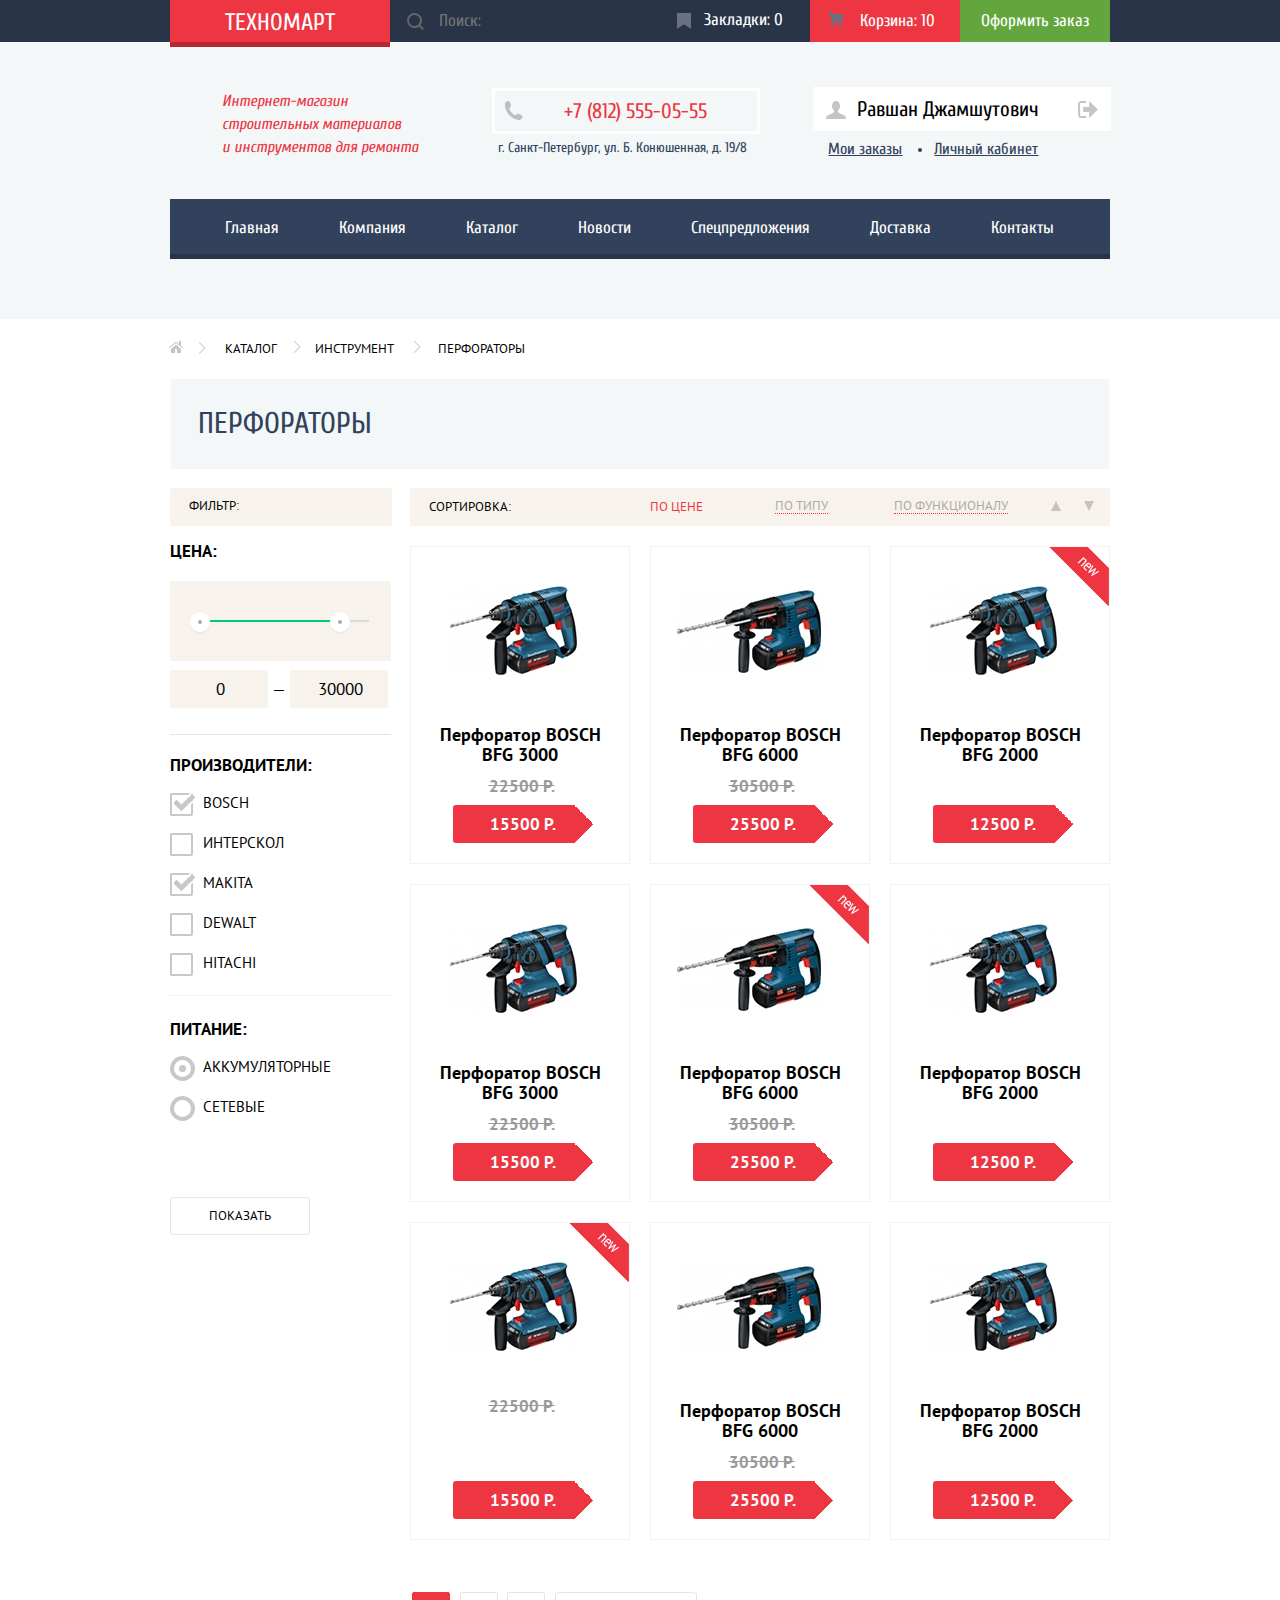
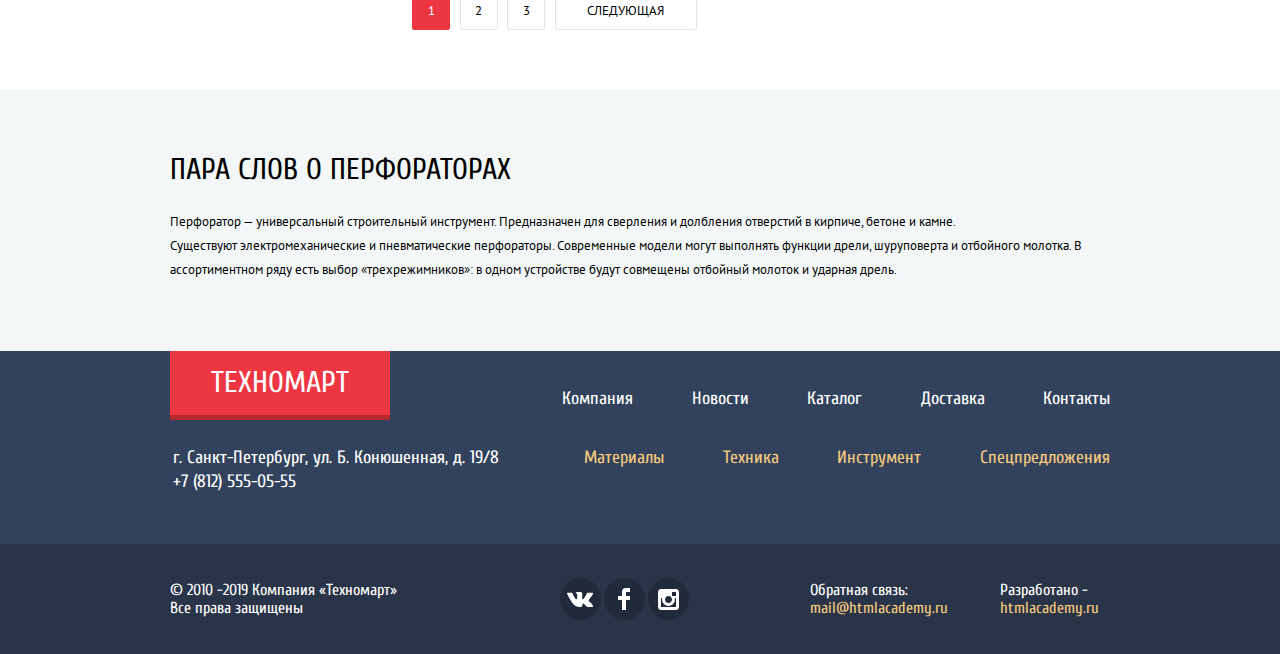
==== catalog.html @ f0dd8f65 "1" ====
<!DOCTYPE html>
<html lang="ru">
  <head>  
    <link href="https://fonts.googleapis.com/css?family=Cuprum:400,400i,700%7CPT+Sans:400,700&amp;subset=cyrillic" rel="stylesheet">
    <link rel="stylesheet" href="css/normalize.css">
    <link rel="stylesheet" href="css/style.css">   
    <meta charset="utf-8">
    <meta content="telephone=no" name="format-detection">
    <title>HTML Academy: Техномарт</title>
  </head>

  <body>
    <header class="header">
      <section class="technomart">   
        <div class="heading wrap">      
          <a class="logo_technomart" href="index.html">Техномарт</a>
          <form class="search_form" action="#" method="get">
            <label><input class="search_field" type="search" placeholder="Поиск:"></label>       
          </form>      
          <a class="bookmarks" href="#">Закладки: 0</a>
          <a class="cart carting" href="#">Корзина: 10</a>
          <a class="checkout" href="#">Оформить заказ</a> 
        </div>           
      </section>
     
      <div class="techno_contacts wrap">
        <h1 class="inet">Интернет-магазин строительных материалов<br> и инструментов для ремонта</h1>         
        <div class="phone">
          <a class="techno_phone" href="#">+7 (812) 555-05-55</a>
          <p class="address">г. Санкт-Петербург, ул. Б. Конюшенная, д. 19/8</p>
        </div>

        <div class="account"> 
          <a class="profile" href="#">Равшан Джамшутович</a>          
          <a class="exit" href="#"></a>
          <a class="link_order" href="#">Мои заказы</a>
          <a class="link_cabinet" href="#">Личный кабинет</a>             
        </div>
      </div>

      <nav class="main_navigation wrap">
        <ul class="site_navigation">
          <li><a href="index.html">Главная</a></li>
          <li><a href="#">Компания</a></li>
          <li><a href="#">Каталог</a></li>
          <li><a href="#">Новости</a></li>
          <li><a href="#">Спецпредложения</a></li>
          <li><a href="#">Доставка</a></li>
          <li><a href="#">Контакты</a></li>
        </ul>
      </nav>   
    </header>

    <main class="content">             
   	  <div class="breadcrumbs wrap">
        <ul class="bread_link">
          <li><a class="home_img" href="index.html"></a></li>
          <li><a class="home_catalog" href="#">Каталог</a></li>
          <li><a class="home_tools" href="#">Инструмент</a></li>
          <li><a href="#">Перфораторы</a></li>
        </ul>
      </div>

      <h2 class="head_perf wrap">Перфораторы</h2>      
      <div class="shop wrap">
        <section class="filt">
          <form class="field_form" action="https://echo.htmlacademy.ru" method="post">
            <p class="filter">Фильтр:</p>
            <fieldset class="field_price">
              <legend class="legend">Цена:</legend>
              <div class="control">
                <div class="range">
                  <div class="slider_range"></div>
                </div>
                <div class="circle"></div>
                <div class="circle right"></div>
              </div>
              <label class="min_price">
                <input name="price" type="text" value="0">
              </label>
              <span>—</span>
              <label class="max_price">
                <input name="price" type="text" value="30000">
              </label>
            </fieldset>
        
            <fieldset class="manufactories">
              <legend class="legend">Производители:</legend>
              <div class="manufactories_list">
                <label>
                  <input class="manufact_checkbox" type="checkbox" name="bosh" checked>
                  <span class="checkbox">bosch</span>
                </label>
                <label>
                  <input class="manufact_checkbox" type="checkbox" name="interscol">
                  <span class="checkbox">интерскол</span>
                </label>
                <label>
                  <input class="manufact_checkbox" type="checkbox" name="makita" checked>
                  <span class="checkbox">makita</span>
                </label>
                <label>
                  <input class="manufact_checkbox" type="checkbox" name="dewalt">
                  <span class="checkbox">dewalt</span>
                </label>
                <label>
                  <input class="manufact_checkbox" type="checkbox" name="hitachi">
                  <span class="checkbox">hitachi</span>
                </label>
              </div>
            </fieldset>

            <fieldset class="power_field">
              <legend class="legend">Питание:</legend>
              <div class="power_up_list">
                <label>
                  <input class="radio_check" type="radio" name="power" checked="">
                  <span class="radio">Аккумуляторные</span>
                </label>
                <label>
                  <input class="radio_check" type="radio" name="power">
                  <span class="radio">Сетевые</span>
                </label> 
              </div>       
              <button class="button_show" type="submit">Показать</button>  
            </fieldset>
          </form>
        </section>

        <section class="perforators wrap">
          <div class="sorting">
            <p class="sort_by">Сортировка:</p>
            <a class="sort_by_price">По цене</a>
            <a class="sort_by_type">По типу</a>
            <a class="sort_by_functions">По функционалу</a>
            <div class="sort_pointer">
              <a class="up" href="#"></a>
              <a class="down" href="#"></a>
            </div>        
          </div>

      
        	<ul class="perforators_list">
         	  <li class="tools">          
              <img src="img/Perforator_2.jpg" width="218" height="170" alt="Перфоратор BOSCH BFG 3000">
              <h3 class="tool_name"><a href="#">Перфоратор BOSCH BFG 3000</a></h3>
              <p class="tool_old_price">22500 Р.</p>
              <p class="link_buy">15500 Р.</p>
              <div class="buy_tool">
                <a class="buy" href="#" onclick="show_add()">Купить</a>
                <button type="button">В закладки</button>
              </div>
            </li>
                  
            <li class="tools">          
              <img src="img/Perforator_3.jpg" width="218" height="170" alt="Перфоратор BOSCH BFG 6000">
              <h3 class="tool_name"><a href="#">Перфоратор BOSCH BFG 6000</a></h3>
              <p class="tool_old_price">30500 Р.</p>
              <p class="link_buy">25500 Р.</p>
              <div class="buy_tool">
                <a class="buy" href="#" onclick="show_add()">Купить</a>
                <button type="button">В закладки</button>
              </div>
            </li>

            <li class="tools new">                  
              <img src="img/Perforator_4.jpg" width="218" height="170" alt="Перфоратор BOSCH BFG 2000">
              <h3 class="tool_name"><a href="#">Перфоратор BOSCH BFG 2000</a></h3>       
              <p class="link_buy">12500 Р.</p>
              <div class="buy_tool">
                <a class="buy" href="#" onclick="show_add()">Купить</a>
                <button type="button">В закладки</button>
              </div>
            </li>
               
            <li class="tools">          
              <img src="img/Perforator_2.jpg" width="218" height="170" alt="Перфоратор BOSCH BFG 3000">         
              <h3 class="tool_name"><a href="#">Перфоратор BOSCH BFG 3000</a></h3>
              <p class="tool_old_price">22500 Р.</p>
              <p class="link_buy">15500 Р.</p>
              <div class="buy_tool">
                <a class="buy" href="#" onclick="show_add()">Купить</a>
                <button type="button">В закладки</button>
              </div>
            </li>

            <li class="tools new">     
              <img src="img/Perforator_3.jpg" width="218" height="170" alt="Перфоратор BOSCH BFG 6000">        
              <h3 class="tool_name"><a href="#">Перфоратор BOSCH BFG 6000</a></h3>
              <p class="tool_old_price">30500 Р.</p>
              <p class="link_buy">25500 Р.</p>
              <div class="buy_tool">
                <a class="buy" href="#" onclick="show_add()">Купить</a>
                <button type="button">В закладки</button>
              </div>
            </li>

            <li class="tools">     
              <img src="img/Perforator_4.jpg" width="218" height="170" alt="Перфоратор BOSCH BFG 2000">         
              <h3 class="tool_name"><a href="#">Перфоратор BOSCH BFG 2000</a></h3>
              <p class="link_buy">12500 Р.</p>
              <div class="buy_tool">
                <a class="buy" href="#" onclick="show_add()">Купить</a>
                <button type="button">В закладки</button>
              </div>
            </li>

            <li class="tools new">         
              <img src="img/Perforator_2.jpg" width="218" height="170" alt="Перфоратор BOSCH BFG 3000">
              <p class="tool_old_price">22500 Р.</p>
              <p class="link_buy">15500 Р.</p>
              <div class="buy_tool">
                <a class="buy" href="#" onclick="show_add()">Купить</a>
                <button type="button">В закладки</button>
              </div>
            </li>
                
            <li class="tools">
              <img src="img/Perforator_3.jpg" width="218" height="170" alt="Перфоратор BOSCH BFG 6000">    
              <h3 class="tool_name"><a href="#">Перфоратор BOSCH BFG 6000</a></h3>
              <p class="tool_old_price">30500 Р.</p>
              <p class="link_buy">25500 Р.</p>
              <div class="buy_tool">
                <a class="buy" href="#" onclick="show_add()">Купить</a>
                <button type="button">В закладки</button>
              </div>
            </li>
       
            <li class="tools">
              <img src="img/Perforator_4.jpg" width="218" height="170" alt="Перфоратор BOSCH BFG 2000">      
              <h3 class="tool_name"><a href="#">Перфоратор BOSCH BFG 2000</a></h3>
              <p class="link_buy">12500 Р.</p>
              <div class="buy_tool buy_link">
                <a class="buy" href="#" onclick="show_add()">Купить</a>
                <button type="button">В закладки</button>
              </div>
            </li>
          </ul>

          <div class="pages">
            <a class="page_one" href="#">1</a>
            <a href="#">2</a>
            <a href="#">3</a>
            <a href="#">Следующая</a>
          </div> 

          <div class="add">
            <div class="sign"></div>
            <span>Товар добавлен в корзину</span>
            <div class="add_bottom">
              <a href="#">Оформить заказ</a>
              <a href="#">Продолжить покупки</a>
            </div>
            <div class="close" onclick="close_add()"></div>
          </div>             
        </section>
      </div>
      
      <section class="about_perf">     
        <div class="perf_content wrap">
          <h2>Пара слов о перфораторах</h2>
          <p>
            Перфоратор — универсальный строительный инструмент. Предназначен для сверления и долбления отверстий в кирпиче, бетоне и камне.
          </p>
          <p>
            Существуют электромеханические и пневматические перфораторы. Современные модели могут выполнять функции дрели, шуруповерта и отбойного молотка. В ассортиментном ряду есть выбор «трехрежимников»: в одном устройстве будут совмещены отбойный молоток и ударная дрель.
          </p>
        </div>      
      </section>
    </main>

    <footer class="footer">         
      <div class="wrap">
        <div class="footer_logo">
          <a class="footer_technomart" href="index.html">Техномарт</a>              
          <a class="foot_link foot_company" href="#">Компания</a>
          <a class="foot_link" href="#">Новости</a>
          <a class="foot_link" href="catalog.html">Каталог</a>
          <a class="foot_link" href="#">Доставка</a>
          <a class="foot_link" href="#">Контакты</a>
        </div>              

        <div class="foot_navigation">
          <p class="address_piter">г. Санкт-Петербург, ул. Б. Конюшенная, д. 19/8 <br>
            +7 (812) 555-05-55
          </p> 
          <a href="#">Материалы</a>
          <a href="#">Техника</a>
          <a href="#">Инструмент</a>
          <a href="#">Спецпредложения</a>
        </div>  
      </div>           

      <div class="techno_back">
        <div class="wrap techno_social">     
          <p class="trademark">© 2010 -2019 Компания «Техномарт»
           Все права защищены
          </p> 
          <div class="footer_social">
            <a class="vk" href="https://vk.com/"></a>
            <a class="fb" href="https://www.facebook.com/"></a>
            <a class="insta" href="https://www.instagram.com/"></a>
          </div>    
          <p class="mail_block"> 
            <span class="mail_feedback">Обратная связь:</span>
            <a class="mail" href="mailto:mail@htmlacademy.ru">mail@htmlacademy.ru</a>
          </p>
          <p> 
            <span class="research">Разработано -</span>           
            <a class="site" href="https://up.htmlacademy.ru/htmlcss/24">htmlacademy.ru</a>
          </p>
        </div>
      </div>            
    </footer>
    <script src="js/popup.js"></script>
  </body>
</html>
---- css/style.css ----
html { 
  box-sizing: border-box;
}

*::before,
*::after { 
  box-sizing: border-box;
}

body {
  margin: 0px auto;  
  font-family: "Cuprum","Arial",sans-serif;
  font-size: 17px;
  line-height: 18px;  
  color: #000;  
  background-color: #fff;
}

a { 
  text-decoration: none;
}

.link { 
  display: flex;
  justify-content: center;
  align-items: center;
  font-size: 14px;
  border-radius: 2px;
  text-transform: uppercase;
  background-color: #ee3643;
}

.link:hover {
  background-color: #ca2c37;
}

.link:active {
  background-color: #ba2732;
}

.wrap { 
position: relative;
margin: 0 auto;
max-width: 940px;
width: 100%;
}

.content {  
  display: flex;
  flex-direction: column;   
}

.heading {
  display: flex;
  justify-content: space-between;
}

.technomart { 
  display: flex;
  background-color: #293449;
}

.header_navigation {    
  display: flex;
  flex-wrap: wrap;
  background-color: #293449;
  }

.logo_technomart {
  display: block;
  width: 220px;
  padding: 14px 0 8px;
  text-align: center;  
  font-size: 24px;     
  font-weight: 400;
  text-transform: uppercase;
  color: #ffffff;
  background-color: #ee3643;
  box-shadow: 0 5px 0 0 #b52933;
}

.logo_technomart:hover {
  background-color: #ca2c37;
}

.logo_technomart:active {
  background-color: #ba2732;
}

.search_form,
.bookmarks,
.cart,
.checkout {
  font-size: 17px;
  line-height: 18px;
}

.search_form{
  width: 270px;  
}

.search_form  label{ 
  display: block;     
  cursor: pointer;
  color: #fff;
}

.search_field {
  width: 270px;    
  padding: 12px 0 12px 49px;
  font-size: 17px;
  line-height: 18px;
  font-weight: 400;    
  color: #ffffff;
  background-color: #ffffff;
  border: none;
  cursor: pointer;
  background: url("../img/icon_search_gray.svg") no-repeat 17px 50%;
}

.search_field:hover {  
  background: url("../img/icon_search.svg") no-repeat 17px 50%;
  color: #ffffff;
  background-color: #212a3a;
}

.search_field:focus {    
  background: #ffffff url("../img/icon_search_red.svg") no-repeat 17px 50%;
  outline: none;
  color: #000000;
}

.bookmarks {
  width: 150px;
  padding: 11px 0px 0px 44px;
  box-sizing: border-box;
  color: #ffffff;
  background-color: #293449;
  background: url("../img/icon_bookmark_gray.svg") no-repeat 17px 50%;
}

.cart {  
  background: url("../img/icon_cart_gray.svg") no-repeat 18px 44%;
}

.bookmarks:hover {
  background: url("../img/icon_bookmark.svg") no-repeat 17px 50%;
  background-color: #212a3a;
}
.cart:hover {
  background: url("../img/icon_cart.svg") no-repeat 17px 50%;
  background-color: #212a3a;
}

.bookmarks:active,
.cart:active {
  background-color: #161d29;
}
  
.active_cart {
  padding: 12px 0px 12px 50px;
  width: 100px; 
  background-color: #ee3643;
  color: #ffffff
}

.cart {
  padding: 12px 0px 12px 50px;
  width: 100px;  
  background-color: #293449;
  color: #ffffff;
}

.carting { 
  background-color: #ee3643;
}

.checkout {  
  text-align: center;
  padding-top: 12px; 
  width: 150px;  
  max-height: 42px;
  background-color: #63a63e;
  color: #ffffff;}

.checkout:hover {
  background-color: #5fbb2d;
}

.checkout:active {
  background-color: #518534;
  color: #b0c4a7;
}

.header { 
  padding: 0px 0px 60px 0px;
  background-color: #f3f7f8;
}

.inet {  
  padding-left: 52px;
  padding-right: 55px;
  padding-top: 48px; 
  margin: 0px; 
  width: 218px;  
  font-size: 16px;
  line-height: 23px;
  font-style: italic;
  font-weight: 400;
  color: #ee3643;
}

.techno_contacts { 
  height: 157px;  
  display: flex;
  justify-content: flex-start;
}

.phone {
  margin-top: 46px;
  width: 291px; 
  display: block;    
}

.techno_phone {
  display: flex;
  align-items: center;
  height: 40px;  
  padding-left: 69px;
  width: 193px;
  font-size: 21px;  
  line-height: 21px; 
  color: #ee3643;
  border: 3px solid #ffffff;
  background: url("../img/icon_phone.svg") no-repeat 9px 47%; 
}

.address {
  margin: 6px;
  margin-top: 2px; 
  width: 300px; 
  font-size: 14px;
  line-height: 24px;
  color: #32425c;}

.user_log a,
.user_reg a {    
  font-size: 21px;
  line-height: 21px;
  color: #000000;
}
  
.user_log {  
  margin-top: 47px; 
  margin-left: 49px;
  background: url("../img/icon_login.svg") no-repeat 11px 47%;
}

.log {
  padding: 12px 0px 12px 15px;
  width: 106px;
  height: 21px;  
  font-size: 21px;
  line-height: 21px;
  text-align: center;
  color: #000;
  background-color: #ffffff;
}

.user_log a:hover {
  color: #ee3643;
}

.user_log a:active {
  color: #c5c5c5;
}

.user_reg {
  padding: 12px 0px;
  width: 150px;
  height: 21px;
  margin-top: 47px; 
  margin-left: 9px;
  font-size: 21px;
  line-height: 21px;
  text-align: center;  
  color: #000;
  background-color: #ffffff;
}

.user_reg a:hover {
  color: #ee3643;
}

.user_reg a:active {
  color: #c5c5c5;
}

.account {
  display: flex;
  flex-wrap: wrap;
  margin-left: 30px;
  width: 300px;
}

.profile:active {
  color: #c5c5c5;
}  

.profile_img:hover,
.logout_img:hover {
  background-color: #32425c;
}

.profile {
  position: relative;
  display: flex;
  align-items: center;
  width: 208px;
  height: 44px;
  margin-top: 45px;
  padding-left: 44px;
  background: #ffffff;
  font-size: 21px;
  margin-bottom: 5px;
  line-height: 18px;
  color: #000000;
}

.profile:after {
  content: "";
  position: absolute;
  width: 45px;
  height: 45px;
  top: 0;
  left: 0;
  background: url(../img/icon_user.svg) no-repeat 50%;
}

.profile:hover:after {
  background: url(../img/icon_user_active.svg) no-repeat 50%;
}

.profile:active:after {
  background: url(../img/icon_user.svg) no-repeat 50%;
}

.exit {
  position: absolute;
  right: -1px;
  margin-top: 45px;
  width: 47px;
  height: 44px;
  background: #ffffff url(../img/icon_logout.svg) no-repeat 50%;
}

.exit:hover {
  background: #ffffff url(../img/icon_logout_active.svg) no-repeat 50%;
}

.exit:active {
  background: #ffffff url(../img/icon_logout.svg) no-repeat 50%;
}

.link_order,
.link_cabinet {
  position: relative;
  font-size: 16px;
  line-height: 18px;
  color: #32425c;
  text-decoration: underline;
}

.link_order:hover,
.link_cabinet:hover {
  color: #ee3643;
}

.link_order:active,
.link_cabinet:active {
  color: #c8cdd3;
}

.link_order {
  margin-bottom: 37px;
  padding: 0px 32px 0 15px;
}

.link_order:after {
  position: absolute;
  content: "";
  top: 35%;
  left: 86%;
  width: 4px;
  height: 4px;
  background: #32425c;
  border-radius: 50%;
}

.main_navigation ul {
  display: flex;
  margin: 0px;
  padding: 0px 25px 0px;  
  list-style: none;      
}

.main_navigation {    
  display: flex;
  justify-content: space-between;
  height: 55px;   
  background-color: #32425c;
  border-bottom: 5px solid #293449;
}

.link_main {margin-left: -40px;
}

.site_navigation li {
  display: flex;   
  align-items: center;
  color: #ffffff;
  font-size: 17px;
  line-height: 18px;   
}

.site_navigation a {  
  color: #ffffff;
  text-decoration: none;
  padding: 18px 30px 15px;
}

.site_navigation a:last-child {
  box-sizing: border-box;
}

.site_navigation li:hover { 
  background-color: #293449;
}

.site_navigation li:active {  
  background-color: #1d2739;
  color: #9b9da2;
}

.site_navigation a:active {
  color: #9b9da2;
}

.offers {
  margin-top: 59px;
  display: flex;
  justify-content: space-between;   
  flex-wrap: wrap;
}

.offers h3 {font-size: 24px;
  font-weight: 700;
  margin: 27px 0 14px 22px;
  width: 180px;
}

.offers_header {
 margin: 21px 0 12px 23px;
}

.offers_link { 
  display: block; 
  margin-left: 24px;
  margin-top: 19px;
  padding: 10px 0px;
  width: 135px;
  font-size: 14px;
  line-height: 18px;  
  text-align: center;
  border-radius: 3px;
  color: #fff;
  background: rgba(0,0,0,.1);
  text-transform: uppercase;
}

.offers_link:hover {
  background: rgba(0,0,0,.3);
}

.offers_link:active {
  background: rgba(0,0,0,.5);
} 

.materials {
  position: relative;
  margin-bottom: 20px;
  width: 300px;
  height: 123px;
  color: #fff;
  background: url("../img/icon_1.svg") no-repeat 83% 54% #ffbf47;
}

.tool_all_cases {
  width: 300px;
  height: 123px;
  color: #fff;
  background: url("../img/icon_2.svg") no-repeat 87% 53% #3bbce3;
}

.venicle {
  width: 300px;
  height: 123px;
  color: #fff;
  background: url("../img/icon_3.svg") no-repeat 86% 50% #dc91d8;
}

.discounts {
  width: 300px;
  height: 123px;
  color: #fff;
  background: url("../img/icon_4.svg") no-repeat 81% 50% #8ed78f;
}

.our_devivery {
  width: 300px;
  height: 123px;
  color: #fff;
  background: url("../img/icon_5.svg") no-repeat 86% 53% #ffc047;
}

.twice {
  display: flex;
  flex-direction: column;
  justify-content: space-between;
}

.open_catalog {
  position: absolute;
  bottom: 22px;
  left: 25px;
  height: 38px;
  width: 195px;
  color: #ffffff;
}

.slide,
.slider {
  position: relative;
}

.slider {
  display: inline-block;
  vertical-align: top;
  width: 620px;
  height: 266px;
  color: #fff;
  background-color: #a2968c;
}

.slider input[type=radio] {
  display: none;
}

.slider_controls {
  position: absolute;
  left: 50%;
  bottom: 36px;
  height: 10px;
  width: 100px;
  margin-left: -50px;
  z-index: 10;
  text-align: center;
}

#btn_slide_1:checked~.slider_controls label:nth-child(1),
#btn_slide_2:checked~.slider_controls label:nth-child(2),
.slider_controls .active {
  background-color: #ee3643;
}

.slider_controls label {
  display: inline-block;
  vertical-align: top;
  width: 6px;
  height: 6px;
  border-radius: 50%;
  margin: 0 5px;
  background-color: #ffffff;
  border: 2px solid #ffffff;
  cursor: pointer;  
}

.arrow_left {
  left: 30px;
  transform: rotate(-45deg);
}

.arrow_right {
  right: 25px;
  transform: rotate(135deg);
}

.arrow_left,
.arrow_right {
  top: 50%;
  margin-top: -13px;
  width: 28px;
  height: 28px;
  box-shadow: inset 4px 0 0 0 #fff, inset 0 4px 0 0 #fff;
  position: absolute;
  z-index: 10;
  cursor: pointer;
}

.slider>input:first-of-type:checked~.slides .slide:nth-child(1),
.slider>input:nth-of-type(2):checked~.slides .slide:nth-child(2) {
  height: 266px;
  opacity: 1;
}

.slide:nth-child(1) {
  background-image: url(../img/man_perf.png);
}

.slide {
  height: 0;
  opacity: 0;
  transition: opacity 1s;
  background: #6e5454;
}

.slide_title {
  display: block;
  font-size: 36px;
  line-height: 1;
  font-family: "Cuprum","Arial",sans-serif;
  font-weight: 700;
  padding: 25px 310px 0 24px;
  text-transform: uppercase;
}

.slide_text {
  display: block;
  font-size: 18px;
  line-height: 24px;
  font-weight: 400;
  margin: 0 310px 0 24px;
}

.slide:nth-child(2) {
  background-image: url(../img/man_drill.png);
}

.popular_goods {
  width: 100%;
}

.popular_header {
  display: flex;
  justify-content: space-between;
  align-items: center;
  margin-top: 53px; 
  height: 89px;
  background: #f9f5f0;
}

.popular_manufacturers {
  display: flex;
  justify-content: space-between;
  align-items: center;
  width: 100%;
  margin-top: 21px; 
  height: 89px;
  background: #f9f5f0;
}

.all_popular { 
  min-width: 253px;
  margin-right: 24px;  
  height: 38px;   
  text-transform: uppercase;
  font-size: 14px;
  line-height: 18px;
  color: #fff;
  text-align: center; 
  background-color: #ee3643;
}

.popular_header h3 {
  margin-left: 28px;
  font-size: 30px;
  line-height: 30px;
  font-weight: 400;
  text-transform: uppercase;
  color: #32425c;  
}

.popular_manufacturers h3 {
  margin-left: 28px;
  font-size: 30px;
  line-height: 30px;
  font-weight: 400;
  text-transform: uppercase;
  color: #32425c;
}

.our_drill {
  display: flex;
  justify-content: space-between;
}

.our_drill ul {
  width: 100%;  
  padding: 0px; 
  margin: 0px;
  display: flex;
  flex-wrap: wrap;
  justify-content: space-between;    
}

.link_buy:last-of-type {
  margin: auto 0px 0px 0px;
}

.link_buy {
  width: 70px;
  display: block;
  position: relative;
  padding: 0px 35px;
  left: 3px;
  font-family: "PT Sans","Arial",sans-serif;
  font-weight: 700;
  font-size: 17px;
  line-height: 38px;
  background-color: #ee3643;  
  color: #ffffff;
  border-radius: 3px;
  cursor: pointer;
}

.link_buy::before {
  content: "";  
  position: absolute;
  top: 0px;
  right: 0px;
  width: 18px;
  height: 20px;
  background: linear-gradient(45deg, #ee3643, #ee3643 50%, #ffffff 50%);
}

.link_buy::after {
  content: "";  
  position: absolute;
  top: 50%;
  right: 0px;
  width: 19px;
  height: 20px;
  background: linear-gradient(135deg, #ee3643, #ee3643 50%, #ffffff 50%)
}

.oldprice {
  margin: 0px;
}

.banners {
  height: 330px;
  margin-top: 22px;
  display: flex;
  flex-wrap: wrap;
  justify-content: space-between;  
}

.banners a {
  box-sizing: border-box;
  display: flex;
  width: 218px;
  height: 143px;
  justify-content: center;
  align-items: flex-start;
  border: 1px solid #f7f3ec;
}

.banners >a:nth-of-type(1) {
  padding-top: 51px;
}

.banners >a:nth-of-type(2) {
  padding-top: 49px;
}

.banners >a:nth-of-type(3) {
  padding-top: 47px;
}

.banners >a:nth-of-type(4) {
  padding-top: 20px;
}

.banners >a:nth-of-type(5) {
  padding-top: 57px;
}

.banners >a:nth-of-type(6) {
  padding-top: 34px;
}

.banners >a:nth-of-type(7) {
  padding-top: 22px;
}

.banners >a:nth-of-type(8) {
  padding-top: 33px;
}

.banners a:hover {
  box-shadow: 0px 8px 30px #aeb2ba;
}

.banners a:active {
  opacity: 0.5;
  box-shadow: 0px 3px 15px #aeb2ba;
}

.service {
  width: 100%;
  height: 522px;
  margin-top: 65px;
  background-color: #f3f7f8;
}

.service_offers_header {  
  margin-top: -7px;
  margin-bottom: 24px;
  font-size: 36px;
  line-height: 36px;
  font-weight: 400;
  text-transform: uppercase;
  color: #32425c;
}

.service_touch:after {
  position: absolute;
  content: "";
  height: 270px;
  width: 20px;
  left: -9px;
  top: -45px;
  background: url(../img/shadow_line.png) no-repeat;
}

.text_service {    
  width: 400px; 
  margin-top: 25px;
}

.txt {
  font-family: "PT Sans","Arial",sans-serif;
  font-size: 13px;
  line-height: 24px; 
  padding: 0px;
}

.text_delivery { 
  width: 275px;
}

.text_guarantee {  
  width: 375px;
}

.text_ad { 
  margin-top: -13px;
  width: 180px;
}

.service_touch {  
  display: none;
  position: relative;
  box-sizing: border-box;
  width: 100%; 
  padding-left: 80px;
}

.car_img {
  position: absolute;
  top: 17px;
  right: 1px;
}

.guarantee_img {
  position: absolute;
  top: -4px;
  right: 0px
}

.credit_img {
  position: absolute;
  top: -6px;
  right: 0px
}

.link_offer {
  margin-top: 25px;
  width: 195px;
  height: 38px;
  text-transform: uppercase;
  font-size: 14px;
  line-height: 18px;
  color: #fff;
  text-align: center;
  background-color: #ee3643;
}

.service_input:checked + * {
  display: block;
}


.service_offers {
  margin-top: 75px;
  display: flex;
  flex-direction: row-reverse;  
}

.service_techno {
  padding-top: 40px;
  font-size: 30px;
  line-height: 30px;
  font-weight: 400;
  text-transform: uppercase;
}

.service_offers input {
  display: none;  
}

.service_toggle label {
  display: flex;
  width: 217px;
  font-size: 21px;
  line-height: 31px;
  font-weight: 700;
  padding: 11px 0 17px 23px;   
  background-color: #32425c; 
  border-top: 1px solid #405069;
  color: #ffffff;
  cursor: pointer;
}

.service_toggle label:first-child {  
  border: none;
}

.service_toggle label:hover {
  background-color: #293449;
  color: #ffffff;
}

.service_toggle label:active { 
  color: #32425c;
}

.service_input:nth-of-type(1):checked~.service_toggle>label:nth-of-type(1) {
  color: #32425c;
  background-color: #ffffff;
}

.service_input:nth-of-type(2):checked~.service_toggle>label:nth-of-type(2) {
  color: #32425c;
  background-color: #ffffff;
}

.service_input:nth-of-type(3):checked~.service_toggle>label:nth-of-type(3) {
  color: #32425c;
  background-color: #ffffff;
}

.heading_comp {
  margin-top: 78px;
  font-size: 30px;
  line-height: 30px;
  font-weight: 400;
  text-transform: uppercase;
}

.techno_company {
  min-width: 940px;
  height: 535px;  
  display: flex;
  justify-content: space-between;
}

.text_company {
  margin-top: 26px;
  font-family: "PT Sans","Arial",sans-serif;
  font-size: 13px;
  line-height: 24px;
}

.text_col {
  width: 520px;
}

.text_goods {
  width: 420px;
  margin-top: 24px;
}

.text_office {
  width: 200px;
}

.map_img {
  margin-top: 19px;
}

.proposes {
  margin: 0px -4px;
}

.proposes li {
  list-style: none;
  position: relative;
  font-size: 18px;
  line-height: 20px;
  padding: 8px 0px 12px 0px;    
}

.proposes li:before {
  content: "";
  position: absolute;
  width: 25px;
  height: 2px;
  left: -36px;
  top: 17px;
  background-color: #fb565a;
}

.modal_map { 
  width: 940px;
  height: 446px;
  position: fixed;
  top: -446px;
  left: 50%;
  margin-top: -223px;
  margin-left: -470px;  
  box-shadow: 0 2px 50px rgba(0,0,0,.5);
  transform: translateX(0%);
  z-index: 1;
  transition: top 1s 0s;
}

.backending_form {
  width: 620px;
  height: 420px;
  position: fixed;
  left: 50%;
  top: -420px;
  margin-left: -310px;
  margin-top: -210px;
  border-top: 7px solid #ee3643;
  box-shadow: 0 20px 40px 10px rgba(0,0,0,.6);       
  font-size: 18px;
  line-height: 18px;
  background-color: #ffffff;
  transition: top 1s 0s;
  z-index: 1;
}

.content_show {
  display: block;
  /*transition: top 10s ease-out 1s;*/
}

.button_comp { 
  text-align: center;
  font-size: 14px;
  line-height: 18px;  
  color: #ffffff;
}

.about_company {
  width: 220px;  
  height: 38px;  
  margin-top: 25px;
  background-color: #ee3643;
  color: #ffffff;
}

.marooned { 
  box-sizing: border-box;
  padding-left: 4px;
  margin-top: 36px; 
  width: 300px;  
  height: 38px;  
  color: #ffffff;
}

.head_perf {
  margin: auto;
  padding: 30px 7px 30px 27px; 
  width: 904px; 
  font-size: 30px;
  line-height: 30px;
  color: #32425c;
  background-color: #f3f7f8;
  text-transform: uppercase;
  font-weight: 400;
}

.home_catalog,
.home_tools,
.perforators {
  text-transform: uppercase;
}

.bread_link {  
  display: flex;  
  width: 940px;
  padding: 21px 0px;
  margin: 0px; 
  list-style: none;
  font-size: 13px;
  line-height: 18px;
  font-family: "PT Sans","Arial",sans-serif;
}

.bread_link li:first-child {
  width: 55px;
  padding: 0px;
}

.bread_link li:last-child {
  width: 100px;
  padding-left: 33px;
}

.bread_link li{
  width: 70px;
  padding-right: 20px;
}

.breadcrumbs a {
  display: block;
  position: relative;
  color: #000000;  
  text-transform: uppercase;
}

.home_img:before {
  content: "";
  position: absolute;
  left: -11px;
  top: 1px;
  width: 25px;
  height: 25px;
  background: url("../img/icon_home.svg") no-repeat 90% 0px;
}

.home_img:after {
  content: "";
  position: absolute;
  left: 13px;
  top: 2px;
  width: 25px;
  height: 25px;
  background: url("../img/icon_right_small.svg") no-repeat 90% 0px;
}

.home_catalog:after {
  content: "";
  position: absolute;
  left: 53px;
  top: 1px;
  width: 25px;
  height: 25px;
  background: url("../img/icon_right_small.svg") no-repeat 90% 0px;
}

.home_tools:after {
  content: "";
  position: absolute;
  left: 83px;
  top: 1px;
  width: 25px;
  height: 25px;
  background: url("../img/icon_right_small.svg") no-repeat 90% 0px;
}

.manufactories,
.field_price {
  margin: 15px 0px 18px 0px;
  padding: 0px 0px 2px 0px;
  border: none;
  font-family: "PT Sans","Arial",sans-serif;
  font-size: 17px;
  line-height: 30px;
  text-transform: uppercase;
  border-bottom: 1px solid #f7f3ec;
}

.legend {
  margin-bottom: 13px;
  font-weight: 700;
  font-size: 17px;
  line-height: 30px;
  font-family: "PT Sans","Arial",sans-serif;
}

.shop {
  display: flex;
  width: 100%;
}

.filt {
  width: 221px;
  margin: 0px;
  font-family: "PT Sans","Arial",sans-serif;  
}

.filter {
  display: block; 
  padding-top: 9px;
  padding-left: 19px;  
  margin-top: 19px;
  margin-bottom: 0px;
  width: 203px;
  height: 29px; 
  font-size: 13px;
  line-height: 18px;
  text-transform: uppercase;
  border-radius: 2px;
  background-color: #f7f3ec;
}

.control {
  position: relative;
  height: 80px;
  margin: 2px 0px 9px 0px;
  padding: 0px 21px;
  overflow: hidden;
  background: #f7f3ec;
  border-radius: 2px;
}

.range {
  width: 178px;
  margin-top: 39px;
  height: 2px;
  background: #d7dcde;
}

.slider_range {
  height: 2px;
  background: #00ca74;
  width: 80%;
}

.circle {
  position: absolute;
  top: 31px;
  left: 20px;
  width: 4px;
  height: 4px;
  border: 8px solid #fff;
  background: #ababab;
  border-radius: 50%;
  box-shadow: 0 2px 0 0 #eaeae6;
  cursor: pointer;
}

.right {
  left: 160px;
}

.min_price,
.max_price {
  text-transform: uppercase;
}

.min_price input,
.max_price input {
  border: none;
  width: 85px;
  padding: 0px 5px 0px 8px;
  height: 38px;
  font-size: 17px;
  line-height: 18px;
  text-align: center;
  border-radius: 2px;
  background-color: #f7f3ec;
}

.field_price {
  margin: 10px 0px 0px 0px;
  padding-bottom: 26px;
  border-bottom: 1px solid #e5e5e5;
}

.cost span {
  padding: 0 6px;
  font-size: 16px;
  line-height: 18px;
}

.manufactories_list label {
  position: relative;
  margin-bottom: 20px;
  font-size: 15px;
  line-height: 20px;
  padding-left: 33px;
  cursor: pointer;
}

.power_up_list label {
  display: block;
  position: relative;
  margin-bottom: 20px;
  font-size: 15px;
  line-height: 20px;
  padding-left: 33px;
  cursor: pointer;
}

.power_up_list input,
.manufactories_list input {
  display: none;
}

.manufactories_list {
  display: flex;
  flex-direction: column;
  font-family: "PT Sans","Arial",sans-serif;
  list-style: none;
}

.manufact_checkbox:checked+.checkbox::before {
  display: block;
}

.manufactories_list .checkbox::before {
  position: absolute;
  content: "";
  width: 20px;
  height: 14px;
  top: 1px;
  left: 5px;
  box-shadow: inset 5px -5px 0 0 #c8c8c8, inset 0 -7px 0 0 #fff;
  border-radius: 2px;
  border-bottom: 2px solid #fff;
  transform: rotate(-45deg);
  z-index: 20;
  display: none;
}

.manufactories_list .checkbox::after {
  position: absolute;
  content: "";
  width: 23px;
  height: 23px;
  top: 0;
  left: 0;
  border: 2px solid #c8c8c8;
  border-radius: 2px;
  z-index: 10;
}

.radio_check:checked+.radio::before {
  position: absolute;
  content: "";
  width: 13px;
  height: 13px;
  top: 4px;
  left: 5px;
  border-radius: 50%;
  background-color: #c8c8c8;
}

.power_up_list .radio::after {
  position: absolute;
  content: "";
  width: 25px;
  height: 25px;
  top: -1px;
  left: 0;
  border: 4px solid #c8c8c8;
  border-radius: 50%;
  box-shadow: inset 0 0 0 5px #fff;
  z-index: 10;
}

.button_show {
  margin-top: 60px;
  width: 140px;
  height: 38px;
  background-color: #ffffff;
  border: 1px solid #e5e5e5;
  border-radius: 3px;
  font-size: 13px;
  text-transform: uppercase;
}

.power_up_list {
  list-style: none;
}

.power_field {
  padding: 0px;
  margin: 0px;
  text-transform: uppercase;
  border: none;
}

.perforators {  
  margin-left: 19px;
  width: 700px;
  display: flex;
  flex-wrap: wrap;
}

.perforators_list {
  margin: 0px;
  padding: 0px;
  list-style: none;
  display: flex;
  justify-content: space-between;
  flex-wrap: wrap;
}

.sorting {
  position: relative;
  box-sizing: border-box;  
  width: 700px;
  height: 38px;
  padding: 8px 20px 0px 19px;
  margin-top: 19px;
  background-color: #f7f3ec;
  text-transform: uppercase;
  font-family: "PT Sans","Arial",sans-serif;
  font-weight: 400;
  color: #000000;
}

.sort_by {
  margin: 0px;
  width: 216px;  
}

.sort_by_price {
  margin-right: 67px;
  color: #ee3643;
}

.sort_by_type {
  margin-right: 61px;
}

.sort_by,
.sort_by_price,
.sort_by_type,
.sort_by_functions {
  display: inline-block;
  vertical-align: middle;
  font-family: "PT Sans","Arial",sans-serif;
  font-size: 13px;
  line-height: 18px;
}

.sort_by_type,
.sort_by_functions {
  color: #acaaa5;
  line-height: 14px;
  border-bottom: 1px dotted #ee3643;
}

.sort_by_type:hover,
.sort_by_functions:hover {
  color: #000000;  
  border-bottom: 1px solid #ee3643;
}

.sort_by_type:active,
.sort_by_functions:active {
  color: #ee3643;  
}

.sort_pointer {
  position: absolute;
  top: 13px;
  right: 16px;
  width: 43px;  
  display: inline-flex;
  justify-content: space-between;
}

.up {
  border-bottom: 10px solid #c6c2bd;
}

.up:hover {
  border-bottom: 10px solid #000000;
}

.up:active {
  border-bottom: 10px solid #ee3643;
}

.down {
  border-top: 10px solid #c6c2bd;
}

.down:hover {
  border-top: 10px solid #000000;
}

.down:active {
  border-top: 10px solid #ee3643;
}

.up, 
.down {
  width: 0;
  margin: 0px;
  height: 0;
  border-left: 5px solid transparent;
  border-right: 5px solid transparent;
}

.new:after {
  content: "";
  position: absolute;
  top: 0px;
  right: 0px;
  width: 60px;
  height: 60px;
  background: url("../img/new.png") no-repeat;
}

.tools { 
  position: relative;
  box-sizing: border-box;
  display: flex;
  flex-direction: column;
  align-items: center;
  overflow: hidden;
  width: 220px;
  height: 318px;
  margin-top: 20px;
  border: 1px solid #f7f3ec;
  padding-bottom: 20px;  
}

.tools:hover {
  box-shadow: 0px 8px 50px #aeb2ba;
}

.tools:hover .buy_tool {
  display: block;
}

.buy_tool {
  position: absolute;
  display: none;
  left: 0;
  top: 0;
  width: 135px;
  height: 84px;
  padding: 41px;
  background: #ffffff;
}

.buy_tool button {
  height: 35px;
  border: 3px solid #63a63e;    
}

.buy_tool a { 
  position: relative;
  display: flex;
  justify-content: center;
  align-items: center;
  width: 135px; 
  height: 35px;
  margin-top: 2px;
  margin-bottom: 9px;    
  background-color: #63a63e;
  border-bottom: 3px solid #367315;
  border-radius: 3px;
  color: #ffffff;
  font-size: 14px;
  text-align: center;
  text-transform: uppercase;  
}

.buy_tool a:hover {
  background-color: #5fbb2d;  
}

.buy_tool a:active {
  background-color: #518534;
  border-bottom: 3px solid #518534; 
}

.buy {
  background: url("../img/icon_cart_gray.svg") no-repeat 17px 50%;
}

.buy:hover {
  background: url("../img/icon_cart.svg") no-repeat 17px 50%;
}

.buy_tool button {
  display: flex;
  justify-content: center;
  align-items: center;
  width: 135px;  
  height: 37px;     
  background-color: #ffffff;
  border-bottom: 3px solid #63a63e;
  border-radius: 3px;
  color: #000000;
  font-size: 14px;
  text-transform: uppercase;
}

.buy_tool button:hover {
  border: 3px solid #32425c;
  color: #32425c;
}

.buy_tool button:active {
  border: 3px solid #c1c6ce;
  color: #c1c6ce;  
}

.buy_tool button:focus {
  outline: none;
}

.tools p {
  text-align: center;  
}

.tool_pic {
  display: flex;
  justify-content: center;
}

.tool_name a {
  margin: 8px 25px;
  width: 168px;
  text-transform: capitalize;
  font-family: "PT Sans","Arial",sans-serif;
  font-weight: 700;
  font-size: 18px;
  line-height: 20px;
  color: #000000;
}

.tool_name {
  display: flex;
  text-align: center;
  margin: 0px;
}

.tool_old_price {
  margin: 4px 4px 4px 7px;
  font-family: "PT Sans","Arial",sans-serif;
  font-size: 17px;
  font-weight: 700;
  line-height: 18px;
  text-decoration: line-through;
  text-transform: uppercase;
  color: #999999;
}

.tool_new_price {
  width: 141px;
  height: 38px;
  font-family: "PT Sans","Arial",sans-serif;
  font-size: 17px;
  font-weight: 700;
  line-height: 18px;
  text-transform: uppercase;
  color: #ffffff;
  background-color: #ee3643;
}

.pages {
  width: 285px;
  display: flex;
  justify-content: space-between;
  margin: 52px 0px 60px 2px;
}

.pages a {
  display: flex;
  position: relative;
  justify-content: center;
  align-items: center;
  width: 36px;
  height: 36px;
  border-radius: 5%;
  font-family: "PT Sans","Arial",sans-serif;
  background-color: #fff;
  text-transform: uppercase;
  color: #000;
  border: 1px solid #e5e5e5;
  font-size: 13px;
  line-height: 18px;
}

.pages a:hover {
  border: 1px solid #bdc6ca;
}

.pages a:active {
  border: 1px solid #ee3643;
}

.pages a:first-child {
  background-color: #ee3643;
  color: #ffffff;
  border: 1px solid #ee3643;
}

.pages a:last-child {
  width: 140px;
}

.add span {
  font-family: "Cuprum","Arial",sans-serif;
  font-size: 30px;
  line-height: 30px;
  display: inline-block;
  vertical-align: baseline;
  margin-left: 32px;
  margin-top: 16px;
  margin-bottom: 72px;
}

.add_bottom {
  width: 100%;
  padding: 37px 80px;
  background-color: #f1f1f1;
  margin-left: -80px;
  font-size: 0;
}

.add_bottom a:first-child {
  color: #ffffff;
  background-color: #ee3643;
  margin-right: 20px;
}

.add_bottom a:last-child {
  color: #000;
  background-color: #fff;
}

.add_bottom a:first-child,
.add_bottom a:last-child {
  display: inline-block;
  vertical-align: middle;
  width: 220px;
  font-size: 14px;
  line-height: 18px;
  border-radius: 3px;
  padding: 11px 0 9px;
  text-align: center;
}

.sign {
  position: relative;
  width: 64px;
  height: 64px;
  border-radius: 50%;
  background-color: #63a63e;
  float: left;
}

.sign::before {
  position: absolute;
  content: "";
  width: 36px;
  height: 22px;
  top: 17px;
  left: 14px;
  transform: rotate(316deg);
  box-shadow: inset 8px -8px 0 0 #ffffff;
}

.add {  
  position: fixed;
  top: -144px;
  margin-top: -142px;
  display: block;
  width: 460px;
  height: 227px;
  margin-left: -310px;
  left: 50%;
  padding: 55px 80px 0;
  background-color: #ffffff;
  border: 1px solid #f1f1f1;  
  z-index: 30;
  transition: 1s 0s;
}

.display_block {
  display: block;
}

.about_perf {
  background-color: #f3f7f8
}

.perf_content h2 {
  margin-top: 65px;
  margin-bottom: 25px;
  font-size: 30px;
  font-weight: 400; 
  line-height: 30px;
  text-transform: uppercase;
}

.perf_content p {
  font-family: "PT Sans","Arial",sans-serif;
  font-size: 13px; 
  line-height: 24px;
  margin: 0px;
}

.perf_content p:last-child {
  margin-bottom: 69px;
}

.close {  
  width: 26px;
  height: 26px;
  position: absolute;
  padding: 0;
  border: 0;
  top: 8px;
  right: 10px;
  cursor: pointer;
  background-color: transparent;
}


.close:before {
  content: "";
  position: absolute;
  left: 11px;
  top: 0px;
  width: 3px;
  height: 26px;
  transform: rotate(45deg);
  background-color: #ee3643;
}

.close:after  {
  content: "";
  position: absolute;
  left: 11px;
  top: 0px;
  width: 3px;
  height: 26px;
  transform: rotate(-45deg);
  background-color: #ee3643;
}

.answer_field {  
  width: 460px;
  padding: 48px 80px 0px;
}

.write {
  width: 220px;
  margin-bottom: 20px;
}

.write label {
  font-size: 18px;
  line-height: 18px;
}

.write input[type=text],
.write input[type=email] {
  width: 188px;
  padding: 0 14px;
  height: 34px;
  border: 2px solid #d7dcde;
  font: "PT Sans", sans-serif;
  font-size: 13px;
  line-height: 18px;
  margin-top: 8px;
  border-radius: 3%;
}

.answer_top {
  display: flex;
  justify-content: space-between;
}

.answer_field textarea {
  width: 428px;
  height: 102px;
  padding: 8px 14px 0px;
  margin-top: 8px;
  margin-bottom: 33px;
  border: 2px solid #d7dcde;
  border-radius: 2px;
  font: "PT Sans", sans-serif;
  font-size: 13px;
  line-height: 18px;    
}

.submit_but {
  height: 38px;
  width: 460px;
  margin: 0;
  color: #ffffff;
  border: none;
}

.send {
  display: flex;
  justify-content: center;
  align-items: center;
  height: 112px;
  background-color: #f1f1f1;
}

.footer {
  position: relative;
  background-color: #32425c;
}

.footer_technomart {
  display: block;
  width: 220px;
  padding: 23px 0;
  text-align: center;
  font-size: 30px;
  font-weight: 400;
  text-transform: uppercase;  
  background-color: #ee3643;
  box-shadow: 0 5px 0 0 #b52933;
  text-decoration: none;  
}

.techno_back {
  height: 110px;
  width: 100%;
  background-color: #293449;
}

.foot_navigation {
  box-sizing: border-box;
  display: flex;
  padding-top: 25px;
  padding-left: 3px;
  height: 123px;
  justify-content: space-between;
}

.footer_logo {
  box-sizing: border-box;
  display: flex;
  height: 68px; 
  align-items: flex-start;
  justify-content: space-between;
  margin: 0px;  
  margin-bottom: 2px;
}

.footer_logo a {
  color: #ffffff;
  text-decoration: none;
}

.footer_logo a:nth-of-type(n+2) {
  align-self: flex-end;
  margin-bottom: 8px;
}

.address_piter {
  width: 352px;
  margin: 0px;
  display: block;    
  font-size: 18px;
  line-height: 24px;
  color: #ffffff;
}

.foot_company {
  margin-left: 114px;
}

.foot_link {
  list-style: none;
  color: #ffffff;
  font-size: 18px;
  line-height: 24px;
}

.footer_logo a:nth-of-type(n+2):hover {
  text-decoration: underline;
}

.footer_logo a:active {
  text-decoration: none;
  color: #9ea5af;
}

.foot_navigation a {
  list-style: none;
  font-size: 18px;
  line-height: 24px;
  color: #f5ca7e;
}

.foot_navigation a:hover {
  text-decoration: underline;
}

.foot_navigation a:active {
  text-decoration: none;
  color: #93826a;
}

.techno_social { 
  display: flex;
  align-items: center;
  height: 100%;
}

.techno_social p {
  margin: 0px;
  display: inline-block;
  vertical-align: middle;
}

.mail_block {
  position: absolute;
  width: 190px;
  right: 110px;
}

.techno_social p:last-child {
  position: absolute;
  width: 110px;
  right: 0px;
} 

.trademark {  
  width: 247px;
  margin-left: 2px;
  margin-top: 17px;
  font-size: 16px;
  line-height: 18px;
  color: #ffffff;
}

.footer_social {
  display: inline-flex;
  justify-content: center;
  padding: 0px;
  width: 417px;
  list-style: none; 
}

.footer_social a {
  display: flex;
  justify-content: center;
  align-items: center; 
}

.vk {
  background: url("../img/icon_vk.svg") no-repeat 50% 50%;
}

.fb {
  background: url("../img/icon_fb.svg") no-repeat 50% 50%;
}

.insta {
  background: url("../img/icon_insta.svg") no-repeat 50% 50%;
}

.vk,
.fb,
.insta {
  margin-right: 3px;
  height: 42px;
  width: 41px;
  border-radius: 50%;
  background-color: #212a3a;
}

.vk:hover, 
.fb:hover,
.insta:hover {background-color: #ee3643;
}

.mail_feedback {
  display: block;
  font-size: 16px;
  line-height: 18px;
  color: #ffffff;  
}

.research {  
  font-size: 16px;
  line-height: 18px;
  color: #ffffff;
}

.mail {
  font-size: 16px;
  line-height: 18px;
  width: 190px;
  color: #f5ca7e;
}

.mail:hover {
  text-decoration: underline;
}

.mail:active {
  color: #ee3643;
}

.site {
  font-size: 16px;
  line-height: 18px;
  color: #f5ca7e;
}

.site:hover {
  text-decoration: underline;
}

.site:active {
  color: #ee3643;
}
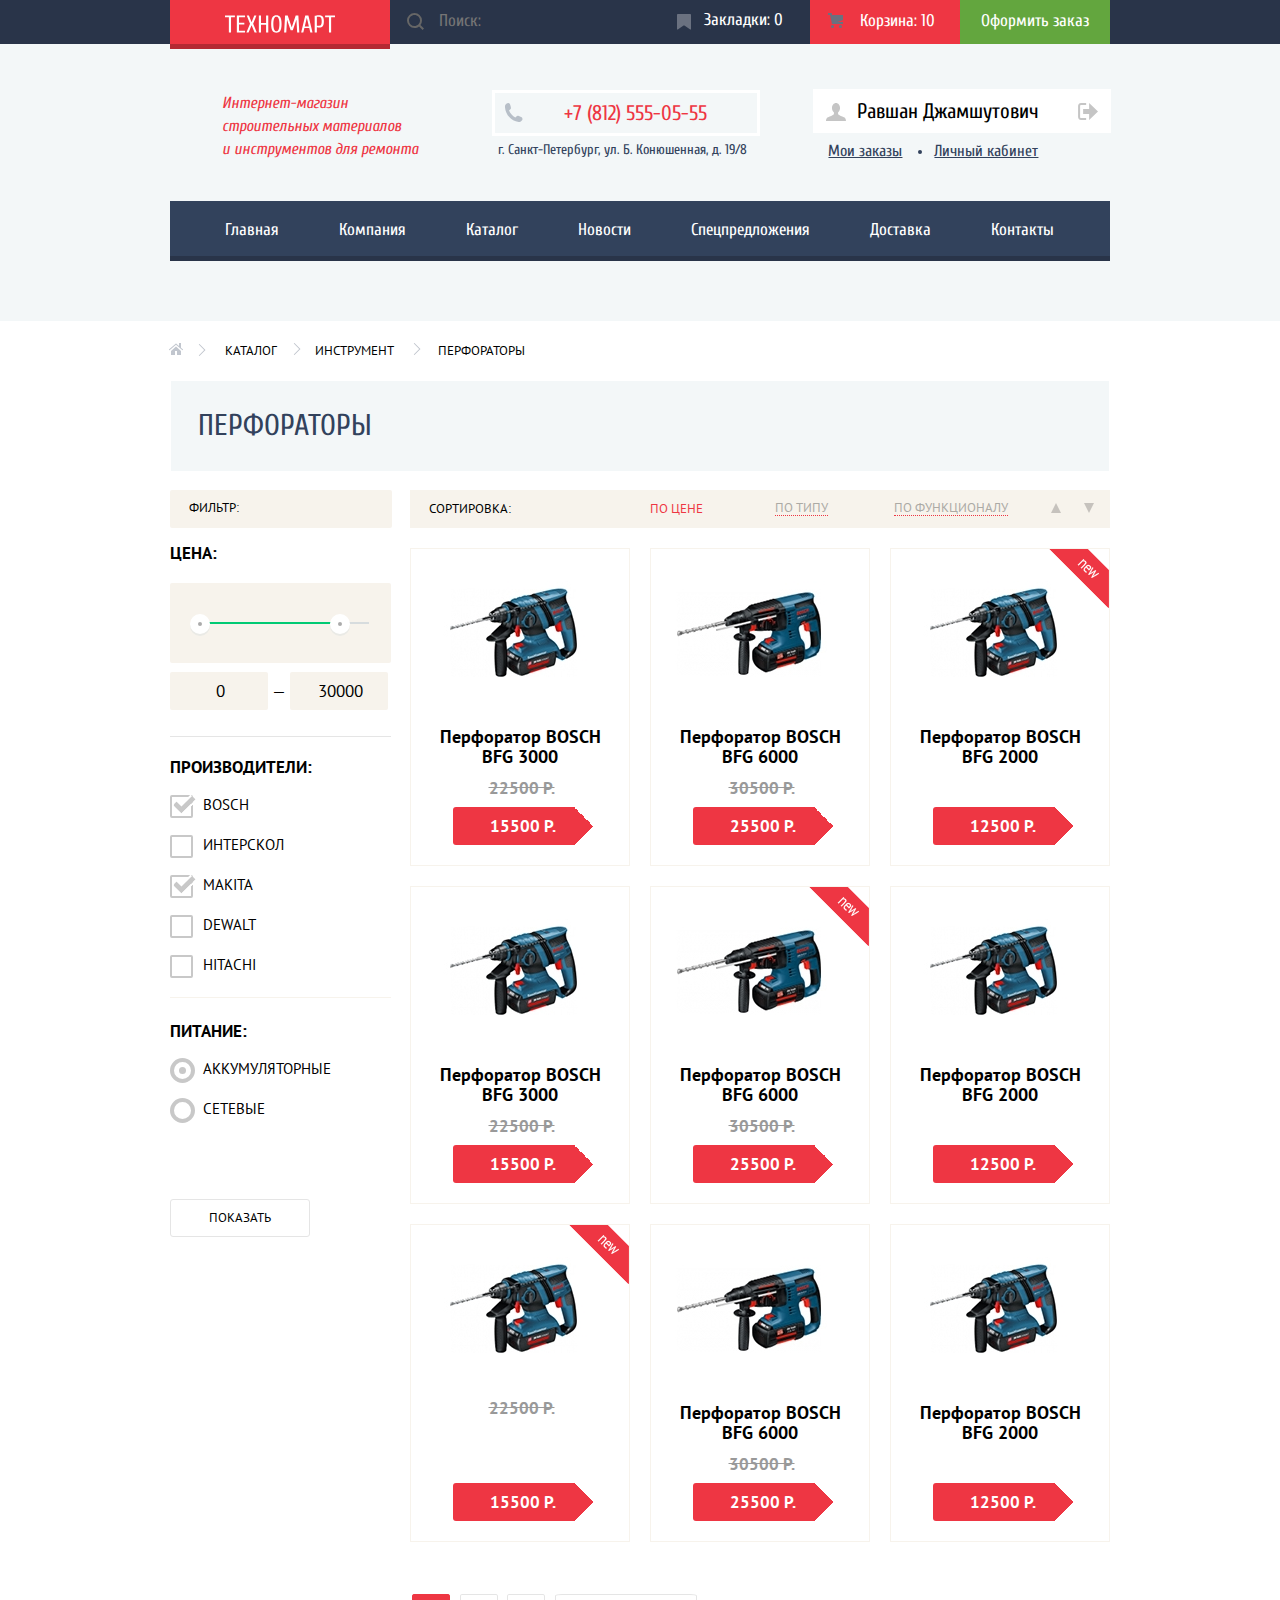
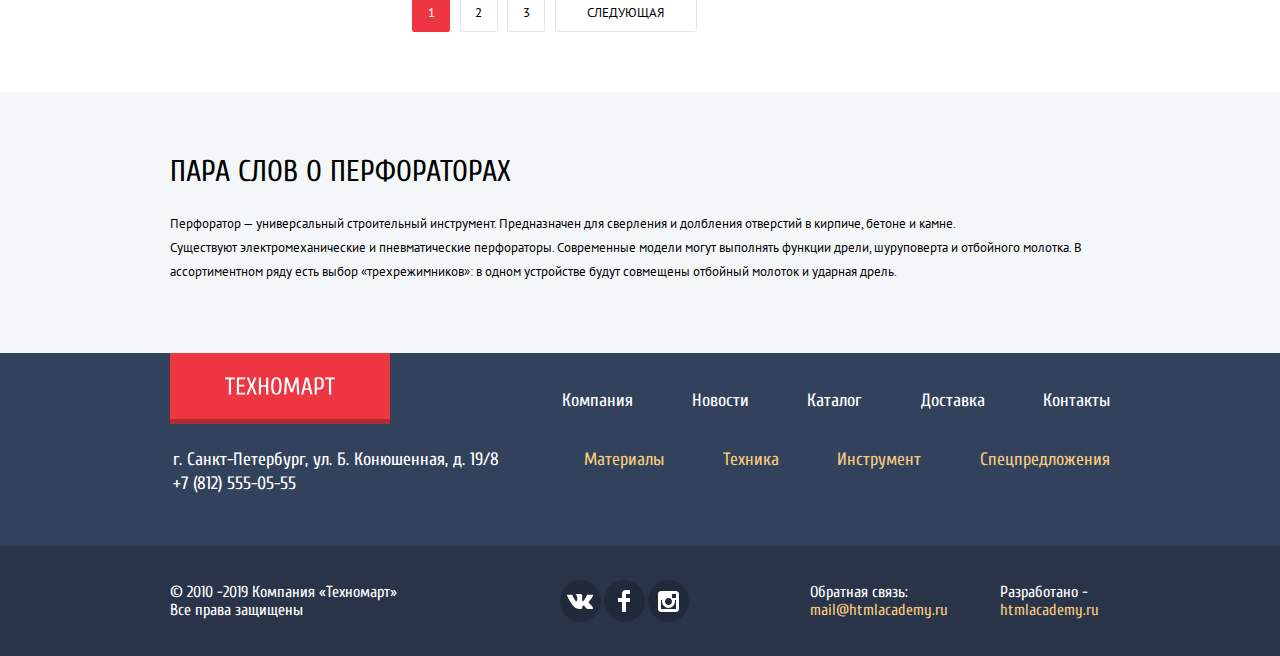
==== commit 3ca8a083: "1" ====
--- a/catalog.html
+++ b/catalog.html
@@ -3,7 +3,7 @@
   <head>  
     <link href="https://fonts.googleapis.com/css?family=Cuprum:400,400i,700%7CPT+Sans:400,700&amp;subset=cyrillic" rel="stylesheet">
     <link rel="stylesheet" href="css/normalize.css">
-    <link rel="stylesheet" href="css/style.css">   
+    <link rel="stylesheet" href="css/style.css">         
     <meta charset="utf-8">
     <meta content="telephone=no" name="format-detection">
     <title>HTML Academy: Техномарт</title>
@@ -13,7 +13,7 @@
     <header class="header">
       <section class="technomart">   
         <div class="heading wrap">      
-          <a class="logo_technomart" href="index.html">Техномарт</a>
+          <a class="logo_technomart"><img src="img/logo_technomart.svg" alt="Лого Техномарт" width="110" height="20"></a>
           <form class="search_form" action="#" method="get">
             <label><input class="search_field" type="search" placeholder="Поиск:"></label>       
           </form>      
@@ -114,7 +114,7 @@
               <legend class="legend">Питание:</legend>
               <div class="power_up_list">
                 <label>
-                  <input class="radio_check" type="radio" name="power" checked="">
+                  <input class="radio_check" type="radio" name="power" checked>
                   <span class="radio">Аккумуляторные</span>
                 </label>
                 <label>
@@ -272,7 +272,7 @@
     <footer class="footer">         
       <div class="wrap">
         <div class="footer_logo">
-          <a class="footer_technomart" href="index.html">Техномарт</a>              
+          <a class="footer_technomart"><img src="img/logo_technomart.svg" alt="Лого Техномарт" width="110" height="20"></a>                 
           <a class="foot_link foot_company" href="#">Компания</a>
           <a class="foot_link" href="#">Новости</a>
           <a class="foot_link" href="catalog.html">Каталог</a>
@@ -297,9 +297,9 @@
            Все права защищены
           </p> 
           <div class="footer_social">
-            <a class="vk" href="https://vk.com/"></a>
-            <a class="fb" href="https://www.facebook.com/"></a>
-            <a class="insta" href="https://www.instagram.com/"></a>
+            <a class="vk" aria-label="Вконтакте" href="https://vk.com/"></a>
+            <a class="fb" aria-label="Фейсбук" href="https://www.facebook.com/"></a>
+            <a class="insta" aria-label="Инстаграм" href="https://www.instagram.com/"></a>
           </div>    
           <p class="mail_block"> 
             <span class="mail_feedback">Обратная связь:</span>
@@ -312,7 +312,7 @@
         </div>
       </div>            
     </footer>
-    <script src="js/popup.js"></script>
+    <script src="js/popup_min.js"></script>   
   </body>
 </html>
 
--- a/css/style.css
+++ b/css/style.css
@@ -34,7 +34,8 @@
   background-color: #ca2c37;
 }
 
-.link:active {
+.link:active,
+.link:focus {
   background-color: #ba2732;
 }
 
@@ -83,7 +84,8 @@
   background-color: #ca2c37;
 }
 
-.logo_technomart:active {
+.logo_technomart:active,
+.logo_technomart:focus {
   background-color: #ba2732;
 }
 
@@ -153,7 +155,9 @@
 }
 
 .bookmarks:active,
-.cart:active {
+.bookmarks:focus,
+.cart:active,
+.cart:focus {
   background-color: #161d29;
 }
   
@@ -187,7 +191,8 @@
   background-color: #5fbb2d;
 }
 
-.checkout:active {
+.checkout:active,
+.checkout:focus {
   background-color: #518534;
   color: #b0c4a7;
 }
@@ -271,7 +276,8 @@
   color: #ee3643;
 }
 
-.user_log a:active {
+.user_log a:active,
+.user_log a:focus {
   color: #c5c5c5;
 }
 
@@ -292,7 +298,8 @@
   color: #ee3643;
 }
 
-.user_reg a:active {
+.user_reg a:active,
+.user_log a:focus {
   color: #c5c5c5;
 }
 
@@ -303,7 +310,8 @@
   width: 300px;
 }
 
-.profile:active {
+.profile:active,
+.profile:focus {
   color: #c5c5c5;
 }  
 
@@ -341,7 +349,8 @@
   background: url(../img/icon_user_active.svg) no-repeat 50%;
 }
 
-.profile:active:after {
+.profile:active:after,
+.profile:focus:after {
   background: url(../img/icon_user.svg) no-repeat 50%;
 }
 
@@ -358,7 +367,8 @@
   background: #ffffff url(../img/icon_logout_active.svg) no-repeat 50%;
 }
 
-.exit:active {
+.exit:active,
+.exit:focus {
   background: #ffffff url(../img/icon_logout.svg) no-repeat 50%;
 }
 
@@ -377,7 +387,9 @@
 }
 
 .link_order:active,
-.link_cabinet:active {
+.link_order:focus,
+.link_cabinet:active,
+.link_cabinet:focus {
   color: #c8cdd3;
 }
 
@@ -416,13 +428,17 @@
 }
 
 .site_navigation li {
-  display: flex;   
+  display: flex;    
   align-items: center;
   color: #ffffff;
   font-size: 17px;
   line-height: 18px;   
 }
 
+.site_navigation {
+  flex-wrap: wrap;
+}
+
 .site_navigation a {  
   color: #ffffff;
   text-decoration: none;
@@ -437,12 +453,14 @@
   background-color: #293449;
 }
 
-.site_navigation li:active {  
+.site_navigation li:active,
+.site_navigation li:focus {  
   background-color: #1d2739;
   color: #9b9da2;
 }
 
-.site_navigation a:active {
+.site_navigation a:active,
+.site_navigation a:focus {
   color: #9b9da2;
 }
 
@@ -482,7 +500,8 @@
   background: rgba(0,0,0,.3);
 }
 
-.offers_link:active {
+.offers_link:active,
+.offers_link:focus {
   background: rgba(0,0,0,.5);
 } 
 
@@ -811,16 +830,17 @@
   box-shadow: 0px 8px 30px #aeb2ba;
 }
 
-.banners a:active {
+.banners a:active,
+.banners a:focus {
   opacity: 0.5;
   box-shadow: 0px 3px 15px #aeb2ba;
 }
 
 .service {
   width: 100%;
-  height: 522px;
   margin-top: 65px;
   background-color: #f3f7f8;
+  padding-bottom: 100px;
 }
 
 .service_offers_header {  
@@ -951,7 +971,8 @@
   color: #ffffff;
 }
 
-.service_toggle label:active { 
+.service_toggle label:active,
+.service_toggle label:focus { 
   color: #32425c;
 }
 
@@ -1333,6 +1354,14 @@
   display: block;
 }
 
+.manufact_checkbox:disabled+.checkbox::before {
+  box-shadow: inset 5px -5px 0 0 #e6e5e5, inset 0 -7px 0 0 #fff;
+}
+
+.manufact_checkbox:disabled+.checkbox::after {
+  border-color: #e6e5e5;
+}
+
 .manufactories_list .checkbox::before {
   position: absolute;
   content: "";
@@ -1348,6 +1377,15 @@
   display: none;
 }
 
+.manufact_checkbox:active+ .checkbox:after,
+.manufact_checkbox:focus+ .checkbox:after {
+  border-color: #c6c2bd;
+}
+
+.manufact_checkbox:hover+ .checkbox:after {
+  border-color: #a4a4a4;
+}
+
 .manufactories_list .checkbox::after {
   position: absolute;
   content: "";
@@ -1384,6 +1422,18 @@
   z-index: 10;
 }
 
+.radio_check:disabled+.radio::before {
+  box-shadow: inset 10px -5px 0 0 #e6e5e5;
+}
+
+.radio_check:disabled+.radio::after {
+  border-color: #e6e5e5;
+}
+
+.radio_check:hover+ .radio::after {
+  border-color: #a4a4a4;
+}
+
 .button_show {
   margin-top: 60px;
   width: 140px;
@@ -1475,7 +1525,9 @@
 }
 
 .sort_by_type:active,
-.sort_by_functions:active {
+.sort_by_type:focus,
+.sort_by_functions:active,
+.sort_by_functions:focus {
   color: #ee3643;  
 }
 
@@ -1496,7 +1548,8 @@
   border-bottom: 10px solid #000000;
 }
 
-.up:active {
+.up:active,
+.up:focus {
   border-bottom: 10px solid #ee3643;
 }
 
@@ -1508,7 +1561,8 @@
   border-top: 10px solid #000000;
 }
 
-.down:active {
+.down:active,
+.down:focus {
   border-top: 10px solid #ee3643;
 }
 
@@ -1556,7 +1610,6 @@
 .buy_tool {
   position: absolute;
   display: none;
-  left: 0;
   top: 0;
   width: 135px;
   height: 84px;
@@ -1591,7 +1644,8 @@
   background-color: #5fbb2d;  
 }
 
-.buy_tool a:active {
+.buy_tool a:active,
+.buy_tool a:focus {
   background-color: #518534;
   border-bottom: 3px solid #518534; 
 }
@@ -1623,7 +1677,8 @@
   color: #32425c;
 }
 
-.buy_tool button:active {
+.buy_tool button:active,
+.buy_tool button:focus {
   border: 3px solid #c1c6ce;
   color: #c1c6ce;  
 }
@@ -1709,7 +1764,8 @@
   border: 1px solid #bdc6ca;
 }
 
-.pages a:active {
+.pages a:active,
+.pages a:focus {
   border: 1px solid #ee3643;
 }
 
@@ -2003,7 +2059,8 @@
   text-decoration: underline;
 }
 
-.footer_logo a:active {
+.footer_logo a:active,
+.footer_logo a:focus {
   text-decoration: none;
   color: #9ea5af;
 }
@@ -2019,7 +2076,8 @@
   text-decoration: underline;
 }
 
-.foot_navigation a:active {
+.foot_navigation a:active,
+.foot_navigation a:focus {
   text-decoration: none;
   color: #93826a;
 }
@@ -2122,7 +2180,8 @@
   text-decoration: underline;
 }
 
-.mail:active {
+.mail:active,
+.mail:focus {
   color: #ee3643;
 }
 
@@ -2136,7 +2195,8 @@
   text-decoration: underline;
 }
 
-.site:active {
+.site:active,
+.site:focus {
   color: #ee3643;
 }
 
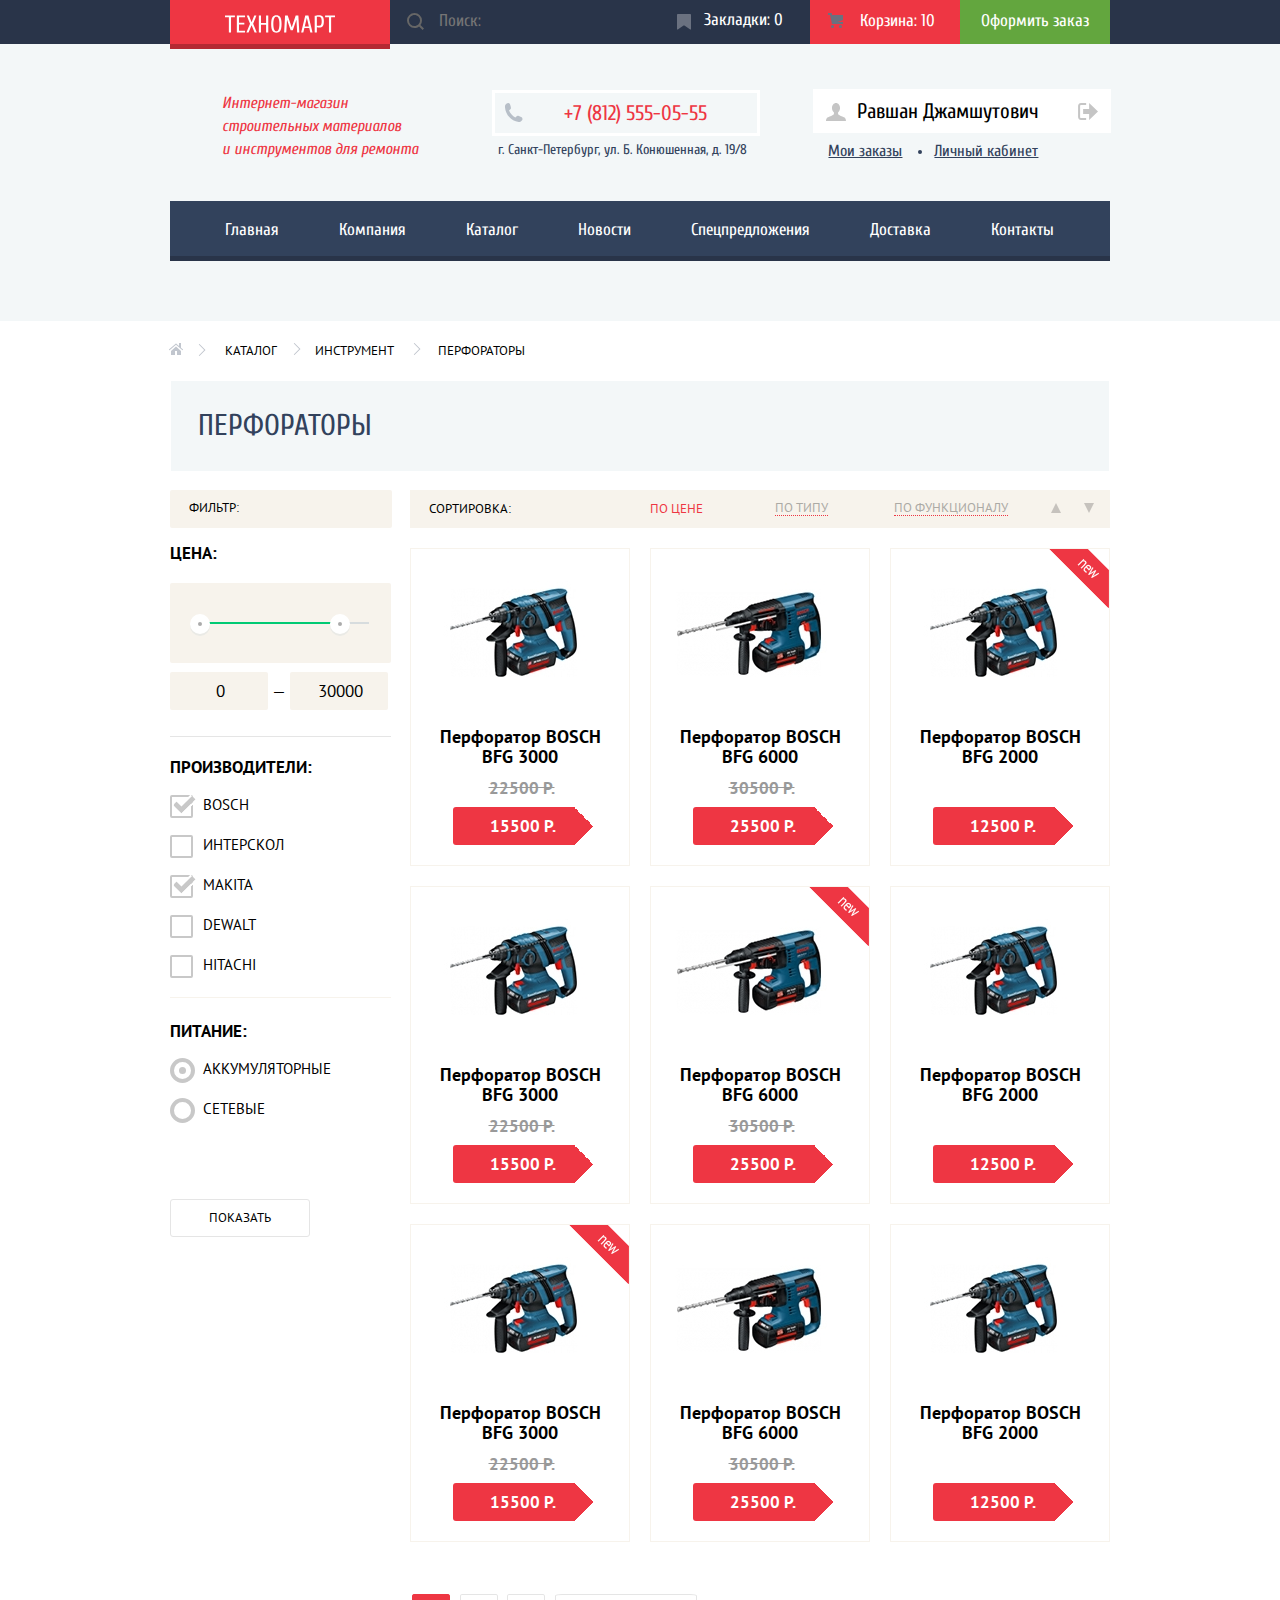
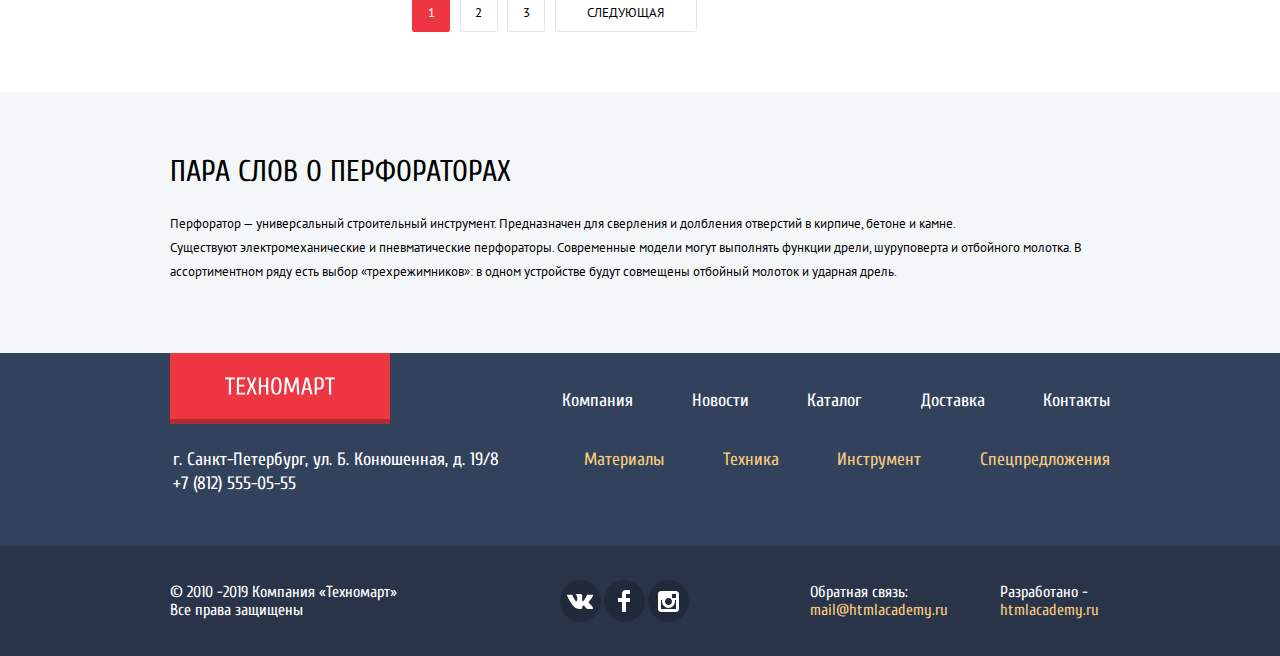
==== commit 68a2f875: "Update catalog.html" ====
--- a/catalog.html
+++ b/catalog.html
@@ -3,7 +3,7 @@
   <head>  
     <link href="https://fonts.googleapis.com/css?family=Cuprum:400,400i,700%7CPT+Sans:400,700&amp;subset=cyrillic" rel="stylesheet">
     <link rel="stylesheet" href="css/normalize.css">
-    <link rel="stylesheet" href="css/style.css">         
+    <link rel="stylesheet" href="css/style_min.css">         
     <meta charset="utf-8">
     <meta content="telephone=no" name="format-detection">
     <title>HTML Academy: Техномарт</title>
@@ -207,6 +207,7 @@
 
             <li class="tools new">         
               <img src="img/Perforator_2.jpg" width="218" height="170" alt="Перфоратор BOSCH BFG 3000">
+              <h3 class="tool_name"><a href="#">Перфоратор BOSCH BFG 3000</a></h3>
               <p class="tool_old_price">22500 Р.</p>
               <p class="link_buy">15500 Р.</p>
               <div class="buy_tool">
--- a/css/style_min.css
+++ b/css/style_min.css
@@ -0,0 +1 @@
+html {box-sizing: border-box;}*::before, *::after {box-sizing: border-box;}body {margin: 0px auto;font-family: "Cuprum","Arial",sans-serif;font-size: 17px;line-height: 18px;color: #000;background-color: #fff;}a {text-decoration: none;}.link {display: flex;justify-content: center;align-items: center;font-size: 14px;border-radius: 2px;text-transform: uppercase;background-color: #ee3643;}.link:hover {background-color: #ca2c37;}.link:active, .link:focus {background-color: #ba2732;}.wrap {position: relative;margin: 0 auto;max-width: 940px;width: 100%;}.content {display: flex;flex-direction: column;}.heading {display: flex;justify-content: space-between;}.technomart {display: flex;background-color: #293449;}.header_navigation {display: flex;flex-wrap: wrap;background-color: #293449;}.logo_technomart {display: block;width: 220px;padding: 14px 0 8px;text-align: center;font-size: 24px;font-weight: 400;text-transform: uppercase;color: #ffffff;background-color: #ee3643;box-shadow: 0 5px 0 0 #b52933;}.logo_technomart:hover {background-color: #ca2c37;}.logo_technomart:active, .logo_technomart:focus {background-color: #ba2732;}.search_form, .bookmarks, .cart, .checkout {font-size: 17px;line-height: 18px;}.search_form{width: 270px;}.search_form label{display: block;cursor: pointer;color: #fff;}.search_field {width: 270px;padding: 12px 0 12px 49px;font-size: 17px;line-height: 18px;font-weight: 400;color: #ffffff;background-color: #ffffff;border: none;cursor: pointer;background: url("../img/icon_search_gray.svg") no-repeat 17px 50%;}.search_field:hover {background: url("../img/icon_search.svg") no-repeat 17px 50%;color: #ffffff;background-color: #212a3a;}.search_field:focus {background: #ffffff url("../img/icon_search_red.svg") no-repeat 17px 50%;outline: none;color: #000000;}.bookmarks {width: 150px;padding: 11px 0px 0px 44px;box-sizing: border-box;color: #ffffff;background-color: #293449;background: url("../img/icon_bookmark_gray.svg") no-repeat 17px 50%;}.cart {background: url("../img/icon_cart_gray.svg") no-repeat 18px 44%;}.bookmarks:hover {background: url("../img/icon_bookmark.svg") no-repeat 17px 50%;background-color: #212a3a;}.cart:hover {background: url("../img/icon_cart.svg") no-repeat 17px 50%;background-color: #212a3a;}.bookmarks:active, .bookmarks:focus, .cart:active, .cart:focus {background-color: #161d29;}.active_cart {padding: 12px 0px 12px 50px;width: 100px;background-color: #ee3643;color: #ffffff }.cart {padding: 12px 0px 12px 50px;width: 100px;background-color: #293449;color: #ffffff;}.carting {background-color: #ee3643;}.checkout {text-align: center;padding-top: 12px;width: 150px;max-height: 42px;background-color: #63a63e;color: #ffffff;}.checkout:hover {background-color: #5fbb2d;}.checkout:active, .checkout:focus {background-color: #518534;color: #b0c4a7;}.header {padding: 0px 0px 60px 0px;background-color: #f3f7f8;}.inet {padding-left: 52px;padding-right: 55px;padding-top: 48px;margin: 0px;width: 218px;font-size: 16px;line-height: 23px;font-style: italic;font-weight: 400;color: #ee3643;}.techno_contacts {height: 157px;display: flex;justify-content: flex-start;}.phone {margin-top: 46px;width: 291px;display: block;}.techno_phone {display: flex;align-items: center;height: 40px;padding-left: 69px;width: 193px;font-size: 21px;line-height: 21px;color: #ee3643;border: 3px solid #ffffff;background: url("../img/icon_phone.svg") no-repeat 9px 47%;}.address {margin: 6px;margin-top: 2px;width: 300px;font-size: 14px;line-height: 24px;color: #32425c;}.user_log a, .user_reg a {font-size: 21px;line-height: 21px;color: #000000;}.user_log {margin-top: 47px;margin-left: 49px;background: url("../img/icon_login.svg") no-repeat 11px 47%;}.log {padding: 12px 0px 12px 15px;width: 106px;height: 21px;font-size: 21px;line-height: 21px;text-align: center;color: #000;background-color: #ffffff;}.user_log a:hover {color: #ee3643;}.user_log a:active, .user_log a:focus {color: #c5c5c5;}.user_reg {padding: 12px 0px;width: 150px;height: 21px;margin-top: 47px;margin-left: 9px;font-size: 21px;line-height: 21px;text-align: center;color: #000;background-color: #ffffff;}.user_reg a:hover {color: #ee3643;}.user_reg a:active, .user_log a:focus {color: #c5c5c5;}.account {display: flex;flex-wrap: wrap;margin-left: 30px;width: 300px;}.profile:active, .profile:focus {color: #c5c5c5;}.profile_img:hover, .logout_img:hover {background-color: #32425c;}.profile {position: relative;display: flex;align-items: center;width: 208px;height: 44px;margin-top: 45px;padding-left: 44px;background: #ffffff;font-size: 21px;margin-bottom: 5px;line-height: 18px;color: #000000;}.profile:after {content: "";position: absolute;width: 45px;height: 45px;top: 0;left: 0;background: url(../img/icon_user.svg) no-repeat 50%;}.profile:hover:after {background: url(../img/icon_user_active.svg) no-repeat 50%;}.profile:active:after, .profile:focus:after {background: url(../img/icon_user.svg) no-repeat 50%;}.exit {position: absolute;right: -1px;margin-top: 45px;width: 47px;height: 44px;background: #ffffff url(../img/icon_logout.svg) no-repeat 50%;}.exit:hover {background: #ffffff url(../img/icon_logout_active.svg) no-repeat 50%;}.exit:active, .exit:focus {background: #ffffff url(../img/icon_logout.svg) no-repeat 50%;}.link_order, .link_cabinet {position: relative;font-size: 16px;line-height: 18px;color: #32425c;text-decoration: underline;}.link_order:hover, .link_cabinet:hover {color: #ee3643;}.link_order:active, .link_order:focus, .link_cabinet:active, .link_cabinet:focus {color: #c8cdd3;}.link_order {margin-bottom: 37px;padding: 0px 32px 0 15px;}.link_order:after {position: absolute;content: "";top: 35%;left: 86%;width: 4px;height: 4px;background: #32425c;border-radius: 50%;}.main_navigation ul {display: flex;margin: 0px;padding: 0px 25px 0px;list-style: none;}.main_navigation {display: flex;justify-content: space-between;height: 55px;background-color: #32425c;border-bottom: 5px solid #293449;}.link_main {margin-left: -40px;}.site_navigation li {display: flex;align-items: center;color: #ffffff;font-size: 17px;line-height: 18px;}.site_navigation {flex-wrap: wrap;}.site_navigation a {color: #ffffff;text-decoration: none;padding: 18px 30px 15px;}.site_navigation a:last-child {box-sizing: border-box;}.site_navigation li:hover {background-color: #293449;}.site_navigation li:active, .site_navigation li:focus {background-color: #1d2739;color: #9b9da2;}.site_navigation a:active, .site_navigation a:focus {color: #9b9da2;}.offers {margin-top: 59px;display: flex;justify-content: space-between;flex-wrap: wrap;}.offers h3 {font-size: 24px;font-weight: 700;margin: 27px 0 14px 22px;width: 180px;}.offers_header {margin: 21px 0 12px 23px;}.offers_link {display: block;margin-left: 24px;margin-top: 19px;padding: 10px 0px;width: 135px;font-size: 14px;line-height: 18px;text-align: center;border-radius: 3px;color: #fff;background: rgba(0,0,0,.1);text-transform: uppercase;}.offers_link:hover {background: rgba(0,0,0,.3);}.offers_link:active, .offers_link:focus {background: rgba(0,0,0,.5);}.materials {position: relative;margin-bottom: 20px;width: 300px;height: 123px;color: #fff;background: url("../img/icon_1.svg") no-repeat 83% 54% #ffbf47;}.tool_all_cases {width: 300px;height: 123px;color: #fff;background: url("../img/icon_2.svg") no-repeat 87% 53% #3bbce3;}.venicle {width: 300px;height: 123px;color: #fff;background: url("../img/icon_3.svg") no-repeat 86% 50% #dc91d8;}.discounts {width: 300px;height: 123px;color: #fff;background: url("../img/icon_4.svg") no-repeat 81% 50% #8ed78f;}.our_devivery {width: 300px;height: 123px;color: #fff;background: url("../img/icon_5.svg") no-repeat 86% 53% #ffc047;}.twice {display: flex;flex-direction: column;justify-content: space-between;}.open_catalog {position: absolute;bottom: 22px;left: 25px;height: 38px;width: 195px;color: #ffffff;}.slide, .slider {position: relative;}.slider {display: inline-block;vertical-align: top;width: 620px;height: 266px;color: #fff;background-color: #a2968c;}.slider input[type=radio] {display: none;}.slider_controls {position: absolute;left: 50%;bottom: 36px;height: 10px;width: 100px;margin-left: -50px;z-index: 10;text-align: center;}#btn_slide_1:checked~.slider_controls label:nth-child(1), #btn_slide_2:checked~.slider_controls label:nth-child(2), .slider_controls .active {background-color: #ee3643;}.slider_controls label {display: inline-block;vertical-align: top;width: 6px;height: 6px;border-radius: 50%;margin: 0 5px;background-color: #ffffff;border: 2px solid #ffffff;cursor: pointer;}.arrow_left {left: 30px;transform: rotate(-45deg);}.arrow_right {right: 25px;transform: rotate(135deg);}.arrow_left, .arrow_right {top: 50%;margin-top: -13px;width: 28px;height: 28px;box-shadow: inset 4px 0 0 0 #fff, inset 0 4px 0 0 #fff;position: absolute;z-index: 10;cursor: pointer;}.slider>input:first-of-type:checked~.slides .slide:nth-child(1), .slider>input:nth-of-type(2):checked~.slides .slide:nth-child(2) {height: 266px;opacity: 1;}.slide:nth-child(1) {background-image: url(../img/man_perf.png);}.slide {height: 0;opacity: 0;transition: opacity 1s;background: #6e5454;}.slide_title {display: block;font-size: 36px;line-height: 1;font-family: "Cuprum","Arial",sans-serif;font-weight: 700;padding: 25px 310px 0 24px;text-transform: uppercase;}.slide_text {display: block;font-size: 18px;line-height: 24px;font-weight: 400;margin: 0 310px 0 24px;}.slide:nth-child(2) {background-image: url(../img/man_drill.png);}.popular_goods {width: 100%;}.popular_header {display: flex;justify-content: space-between;align-items: center;margin-top: 53px;height: 89px;background: #f9f5f0;}.popular_manufacturers {display: flex;justify-content: space-between;align-items: center;width: 100%;margin-top: 21px;height: 89px;background: #f9f5f0;}.all_popular {min-width: 253px;margin-right: 24px;height: 38px;text-transform: uppercase;font-size: 14px;line-height: 18px;color: #fff;text-align: center;background-color: #ee3643;}.popular_header h3 {margin-left: 28px;font-size: 30px;line-height: 30px;font-weight: 400;text-transform: uppercase;color: #32425c;}.popular_manufacturers h3 {margin-left: 28px;font-size: 30px;line-height: 30px;font-weight: 400;text-transform: uppercase;color: #32425c;}.our_drill {display: flex;justify-content: space-between;}.our_drill ul {width: 100%;padding: 0px;margin: 0px;display: flex;flex-wrap: wrap;justify-content: space-between;}.link_buy:last-of-type {margin: auto 0px 0px 0px;}.link_buy {width: 70px;display: block;position: relative;padding: 0px 35px;left: 3px;font-family: "PT Sans","Arial",sans-serif;font-weight: 700;font-size: 17px;line-height: 38px;background-color: #ee3643;color: #ffffff;border-radius: 3px;cursor: pointer;}.link_buy::before {content: "";position: absolute;top: 0px;right: 0px;width: 18px;height: 20px;background: linear-gradient(45deg, #ee3643, #ee3643 50%, #ffffff 50%);}.link_buy::after {content: "";position: absolute;top: 50%;right: 0px;width: 19px;height: 20px;background: linear-gradient(135deg, #ee3643, #ee3643 50%, #ffffff 50%) }.oldprice {margin: 0px;}.banners {height: 330px;margin-top: 22px;display: flex;flex-wrap: wrap;justify-content: space-between;}.banners a {box-sizing: border-box;display: flex;width: 218px;height: 143px;justify-content: center;align-items: flex-start;border: 1px solid #f7f3ec;}.banners >a:nth-of-type(1) {padding-top: 51px;}.banners >a:nth-of-type(2) {padding-top: 49px;}.banners >a:nth-of-type(3) {padding-top: 47px;}.banners >a:nth-of-type(4) {padding-top: 20px;}.banners >a:nth-of-type(5) {padding-top: 57px;}.banners >a:nth-of-type(6) {padding-top: 34px;}.banners >a:nth-of-type(7) {padding-top: 22px;}.banners >a:nth-of-type(8) {padding-top: 33px;}.banners a:hover {box-shadow: 0px 8px 30px #aeb2ba;}.banners a:active, .banners a:focus {opacity: 0.5;box-shadow: 0px 3px 15px #aeb2ba;}.service {width: 100%;margin-top: 65px;background-color: #f3f7f8;padding-bottom: 100px;}.service_offers_header {margin-top: -7px;margin-bottom: 24px;font-size: 36px;line-height: 36px;font-weight: 400;text-transform: uppercase;color: #32425c;}.service_touch:after {position: absolute;content: "";height: 270px;width: 20px;left: -9px;top: -45px;background: url(../img/shadow_line.png) no-repeat;}.text_service {width: 400px;margin-top: 25px;}.txt {font-family: "PT Sans","Arial",sans-serif;font-size: 13px;line-height: 24px;padding: 0px;}.text_delivery {width: 275px;}.text_guarantee {width: 375px;}.text_ad {margin-top: -13px;width: 180px;}.service_touch {display: none;position: relative;box-sizing: border-box;width: 100%;padding-left: 80px;}.car_img {position: absolute;top: 17px;right: 1px;}.guarantee_img {position: absolute;top: -4px;right: 0px }.credit_img {position: absolute;top: -6px;right: 0px }.link_offer {margin-top: 25px;width: 195px;height: 38px;text-transform: uppercase;font-size: 14px;line-height: 18px;color: #fff;text-align: center;background-color: #ee3643;}.service_input:checked + * {display: block;}.service_offers {margin-top: 75px;display: flex;flex-direction: row-reverse;}.service_techno {padding-top: 40px;font-size: 30px;line-height: 30px;font-weight: 400;text-transform: uppercase;}.service_offers input {display: none;}.service_toggle label {display: flex;width: 217px;font-size: 21px;line-height: 31px;font-weight: 700;padding: 11px 0 17px 23px;background-color: #32425c;border-top: 1px solid #405069;color: #ffffff;cursor: pointer;}.service_toggle label:first-child {border: none;}.service_toggle label:hover {background-color: #293449;color: #ffffff;}.service_toggle label:active, .service_toggle label:focus {color: #32425c;}.service_input:nth-of-type(1):checked~.service_toggle>label:nth-of-type(1) {color: #32425c;background-color: #ffffff;}.service_input:nth-of-type(2):checked~.service_toggle>label:nth-of-type(2) {color: #32425c;background-color: #ffffff;}.service_input:nth-of-type(3):checked~.service_toggle>label:nth-of-type(3) {color: #32425c;background-color: #ffffff;}.heading_comp {margin-top: 78px;font-size: 30px;line-height: 30px;font-weight: 400;text-transform: uppercase;}.techno_company {min-width: 940px;height: 535px;display: flex;justify-content: space-between;}.text_company {margin-top: 26px;font-family: "PT Sans","Arial",sans-serif;font-size: 13px;line-height: 24px;}.text_col {width: 520px;}.text_goods {width: 420px;margin-top: 24px;}.text_office {width: 200px;}.map_img {margin-top: 19px;}.proposes {margin: 0px -4px;}.proposes li {list-style: none;position: relative;font-size: 18px;line-height: 20px;padding: 8px 0px 12px 0px;}.proposes li:before {content: "";position: absolute;width: 25px;height: 2px;left: -36px;top: 17px;background-color: #fb565a;}.modal_map {width: 940px;height: 446px;position: fixed;top: -446px;left: 50%;margin-top: -223px;margin-left: -470px;box-shadow: 0 2px 50px rgba(0,0,0,.5);transform: translateX(0%);z-index: 1;transition: top 1s 0s;}.backending_form {width: 620px;height: 420px;position: fixed;left: 50%;top: -420px;margin-left: -310px;margin-top: -210px;border-top: 7px solid #ee3643;box-shadow: 0 20px 40px 10px rgba(0,0,0,.6);font-size: 18px;line-height: 18px;background-color: #ffffff;transition: top 1s 0s;z-index: 1;}.content_show {display: block;}.button_comp {text-align: center;font-size: 14px;line-height: 18px;color: #ffffff;}.about_company {width: 220px;height: 38px;margin-top: 25px;background-color: #ee3643;color: #ffffff;}.marooned {box-sizing: border-box;padding-left: 4px;margin-top: 36px;width: 300px;height: 38px;color: #ffffff;}.head_perf {margin: auto;padding: 30px 7px 30px 27px;width: 904px;font-size: 30px;line-height: 30px;color: #32425c;background-color: #f3f7f8;text-transform: uppercase;font-weight: 400;}.home_catalog, .home_tools, .perforators {text-transform: uppercase;}.bread_link {display: flex;width: 940px;padding: 21px 0px;margin: 0px;list-style: none;font-size: 13px;line-height: 18px;font-family: "PT Sans","Arial",sans-serif;}.bread_link li:first-child {width: 55px;padding: 0px;}.bread_link li:last-child {width: 100px;padding-left: 33px;}.bread_link li{width: 70px;padding-right: 20px;}.breadcrumbs a {display: block;position: relative;color: #000000;text-transform: uppercase;}.home_img:before {content: "";position: absolute;left: -11px;top: 1px;width: 25px;height: 25px;background: url("../img/icon_home.svg") no-repeat 90% 0px;}.home_img:after {content: "";position: absolute;left: 13px;top: 2px;width: 25px;height: 25px;background: url("../img/icon_right_small.svg") no-repeat 90% 0px;}.home_catalog:after {content: "";position: absolute;left: 53px;top: 1px;width: 25px;height: 25px;background: url("../img/icon_right_small.svg") no-repeat 90% 0px;}.home_tools:after {content: "";position: absolute;left: 83px;top: 1px;width: 25px;height: 25px;background: url("../img/icon_right_small.svg") no-repeat 90% 0px;}.manufactories, .field_price {margin: 15px 0px 18px 0px;padding: 0px 0px 2px 0px;border: none;font-family: "PT Sans","Arial",sans-serif;font-size: 17px;line-height: 30px;text-transform: uppercase;border-bottom: 1px solid #f7f3ec;}.legend {margin-bottom: 13px;font-weight: 700;font-size: 17px;line-height: 30px;font-family: "PT Sans","Arial",sans-serif;}.shop {display: flex;width: 100%;}.filt {width: 221px;margin: 0px;font-family: "PT Sans","Arial",sans-serif;}.filter {display: block;padding-top: 9px;padding-left: 19px;margin-top: 19px;margin-bottom: 0px;width: 203px;height: 29px;font-size: 13px;line-height: 18px;text-transform: uppercase;border-radius: 2px;background-color: #f7f3ec;}.control {position: relative;height: 80px;margin: 2px 0px 9px 0px;padding: 0px 21px;overflow: hidden;background: #f7f3ec;border-radius: 2px;}.range {width: 178px;margin-top: 39px;height: 2px;background: #d7dcde;}.slider_range {height: 2px;background: #00ca74;width: 80%;}.circle {position: absolute;top: 31px;left: 20px;width: 4px;height: 4px;border: 8px solid #fff;background: #ababab;border-radius: 50%;box-shadow: 0 2px 0 0 #eaeae6;cursor: pointer;}.right {left: 160px;}.min_price, .max_price {text-transform: uppercase;}.min_price input, .max_price input {border: none;width: 85px;padding: 0px 5px 0px 8px;height: 38px;font-size: 17px;line-height: 18px;text-align: center;border-radius: 2px;background-color: #f7f3ec;}.field_price {margin: 10px 0px 0px 0px;padding-bottom: 26px;border-bottom: 1px solid #e5e5e5;}.cost span {padding: 0 6px;font-size: 16px;line-height: 18px;}.manufactories_list label {position: relative;margin-bottom: 20px;font-size: 15px;line-height: 20px;padding-left: 33px;cursor: pointer;}.power_up_list label {display: block;position: relative;margin-bottom: 20px;font-size: 15px;line-height: 20px;padding-left: 33px;cursor: pointer;}.power_up_list input, .manufactories_list input {display: none;}.manufactories_list {display: flex;flex-direction: column;font-family: "PT Sans","Arial",sans-serif;list-style: none;}.manufact_checkbox:checked+.checkbox::before {display: block;}.manufact_checkbox:disabled+.checkbox::before {box-shadow: inset 5px -5px 0 0 #e6e5e5, inset 0 -7px 0 0 #fff;}.manufact_checkbox:disabled+.checkbox::after {border-color: #e6e5e5;}.manufactories_list .checkbox::before {position: absolute;content: "";width: 20px;height: 14px;top: 1px;left: 5px;box-shadow: inset 5px -5px 0 0 #c8c8c8, inset 0 -7px 0 0 #fff;border-radius: 2px;border-bottom: 2px solid #fff;transform: rotate(-45deg);z-index: 20;display: none;}.manufact_checkbox:active+ .checkbox:after, .manufact_checkbox:focus+ .checkbox:after {border-color: #c6c2bd;}.manufact_checkbox:hover+ .checkbox:after {border-color: #a4a4a4;}.manufactories_list .checkbox::after {position: absolute;content: "";width: 23px;height: 23px;top: 0;left: 0;border: 2px solid #c8c8c8;border-radius: 2px;z-index: 10;}.radio_check:checked+.radio::before {position: absolute;content: "";width: 13px;height: 13px;top: 4px;left: 5px;border-radius: 50%;background-color: #c8c8c8;}.power_up_list .radio::after {position: absolute;content: "";width: 25px;height: 25px;top: -1px;left: 0;border: 4px solid #c8c8c8;border-radius: 50%;box-shadow: inset 0 0 0 5px #fff;z-index: 10;}.radio_check:disabled+.radio::before {box-shadow: inset 10px -5px 0 0 #e6e5e5;}.radio_check:disabled+.radio::after {border-color: #e6e5e5;}.radio_check:hover+ .radio::after {border-color: #a4a4a4;}.button_show {margin-top: 60px;width: 140px;height: 38px;background-color: #ffffff;border: 1px solid #e5e5e5;border-radius: 3px;font-size: 13px;text-transform: uppercase;}.power_up_list {list-style: none;}.power_field {padding: 0px;margin: 0px;text-transform: uppercase;border: none;}.perforators {margin-left: 19px;width: 700px;display: flex;flex-wrap: wrap;}.perforators_list {margin: 0px;padding: 0px;list-style: none;display: flex;justify-content: space-between;flex-wrap: wrap;}.sorting {position: relative;box-sizing: border-box;width: 700px;height: 38px;padding: 8px 20px 0px 19px;margin-top: 19px;background-color: #f7f3ec;text-transform: uppercase;font-family: "PT Sans","Arial",sans-serif;font-weight: 400;color: #000000;}.sort_by {margin: 0px;width: 216px;}.sort_by_price {margin-right: 67px;color: #ee3643;}.sort_by_type {margin-right: 61px;}.sort_by, .sort_by_price, .sort_by_type, .sort_by_functions {display: inline-block;vertical-align: middle;font-family: "PT Sans","Arial",sans-serif;font-size: 13px;line-height: 18px;}.sort_by_type, .sort_by_functions {color: #acaaa5;line-height: 14px;border-bottom: 1px dotted #ee3643;}.sort_by_type:hover, .sort_by_functions:hover {color: #000000;border-bottom: 1px solid #ee3643;}.sort_by_type:active, .sort_by_type:focus, .sort_by_functions:active, .sort_by_functions:focus {color: #ee3643;}.sort_pointer {position: absolute;top: 13px;right: 16px;width: 43px;display: inline-flex;justify-content: space-between;}.up {border-bottom: 10px solid #c6c2bd;}.up:hover {border-bottom: 10px solid #000000;}.up:active, .up:focus {border-bottom: 10px solid #ee3643;}.down {border-top: 10px solid #c6c2bd;}.down:hover {border-top: 10px solid #000000;}.down:active, .down:focus {border-top: 10px solid #ee3643;}.up, .down {width: 0;margin: 0px;height: 0;border-left: 5px solid transparent;border-right: 5px solid transparent;}.new:after {content: "";position: absolute;top: 0px;right: 0px;width: 60px;height: 60px;background: url("../img/new.png") no-repeat;}.tools {position: relative;box-sizing: border-box;display: flex;flex-direction: column;align-items: center;overflow: hidden;width: 220px;height: 318px;margin-top: 20px;border: 1px solid #f7f3ec;padding-bottom: 20px;}.tools:hover {box-shadow: 0px 8px 50px #aeb2ba;}.tools:hover .buy_tool {display: block;}.buy_tool {position: absolute;display: none;top: 0;width: 135px;height: 84px;padding: 41px;background: #ffffff;}.buy_tool button {height: 35px;border: 3px solid #63a63e;}.buy_tool a {position: relative;display: flex;justify-content: center;align-items: center;width: 135px;height: 35px;margin-top: 2px;margin-bottom: 9px;background-color: #63a63e;border-bottom: 3px solid #367315;border-radius: 3px;color: #ffffff;font-size: 14px;text-align: center;text-transform: uppercase;}.buy_tool a:hover {background-color: #5fbb2d;}.buy_tool a:active, .buy_tool a:focus {background-color: #518534;border-bottom: 3px solid #518534;}.buy {background: url("../img/icon_cart_gray.svg") no-repeat 17px 50%;}.buy:hover {background: url("../img/icon_cart.svg") no-repeat 17px 50%;}.buy_tool button {display: flex;justify-content: center;align-items: center;width: 135px;height: 37px;background-color: #ffffff;border-bottom: 3px solid #63a63e;border-radius: 3px;color: #000000;font-size: 14px;text-transform: uppercase;}.buy_tool button:hover {border: 3px solid #32425c;color: #32425c;}.buy_tool button:active, .buy_tool button:focus {border: 3px solid #c1c6ce;color: #c1c6ce;}.buy_tool button:focus {outline: none;}.tools p {text-align: center;}.tool_pic {display: flex;justify-content: center;}.tool_name a {margin: 8px 25px;width: 168px;text-transform: capitalize;font-family: "PT Sans","Arial",sans-serif;font-weight: 700;font-size: 18px;line-height: 20px;color: #000000;}.tool_name {display: flex;text-align: center;margin: 0px;}.tool_old_price {margin: 4px 4px 4px 7px;font-family: "PT Sans","Arial",sans-serif;font-size: 17px;font-weight: 700;line-height: 18px;text-decoration: line-through;text-transform: uppercase;color: #999999;}.tool_new_price {width: 141px;height: 38px;font-family: "PT Sans","Arial",sans-serif;font-size: 17px;font-weight: 700;line-height: 18px;text-transform: uppercase;color: #ffffff;background-color: #ee3643;}.pages {width: 285px;display: flex;justify-content: space-between;margin: 52px 0px 60px 2px;}.pages a {display: flex;position: relative;justify-content: center;align-items: center;width: 36px;height: 36px;border-radius: 5%;font-family: "PT Sans","Arial",sans-serif;background-color: #fff;text-transform: uppercase;color: #000;border: 1px solid #e5e5e5;font-size: 13px;line-height: 18px;}.pages a:hover {border: 1px solid #bdc6ca;}.pages a:active, .pages a:focus {border: 1px solid #ee3643;}.pages a:first-child {background-color: #ee3643;color: #ffffff;border: 1px solid #ee3643;}.pages a:last-child {width: 140px;}.add span {font-family: "Cuprum","Arial",sans-serif;font-size: 30px;line-height: 30px;display: inline-block;vertical-align: baseline;margin-left: 32px;margin-top: 16px;margin-bottom: 72px;}.add_bottom {width: 100%;padding: 37px 80px;background-color: #f1f1f1;margin-left: -80px;font-size: 0;}.add_bottom a:first-child {color: #ffffff;background-color: #ee3643;margin-right: 20px;}.add_bottom a:last-child {color: #000;background-color: #fff;}.add_bottom a:first-child, .add_bottom a:last-child {display: inline-block;vertical-align: middle;width: 220px;font-size: 14px;line-height: 18px;border-radius: 3px;padding: 11px 0 9px;text-align: center;}.sign {position: relative;width: 64px;height: 64px;border-radius: 50%;background-color: #63a63e;float: left;}.sign::before {position: absolute;content: "";width: 36px;height: 22px;top: 17px;left: 14px;transform: rotate(316deg);box-shadow: inset 8px -8px 0 0 #ffffff;}.add {position: fixed;top: -144px;margin-top: -142px;display: block;width: 460px;height: 227px;margin-left: -310px;left: 50%;padding: 55px 80px 0;background-color: #ffffff;border: 1px solid #f1f1f1;z-index: 30;transition: 1s 0s;}.display_block {display: block;}.about_perf {background-color: #f3f7f8 }.perf_content h2 {margin-top: 65px;margin-bottom: 25px;font-size: 30px;font-weight: 400;line-height: 30px;text-transform: uppercase;}.perf_content p {font-family: "PT Sans","Arial",sans-serif;font-size: 13px;line-height: 24px;margin: 0px;}.perf_content p:last-child {margin-bottom: 69px;}.close {width: 26px;height: 26px;position: absolute;padding: 0;border: 0;top: 8px;right: 10px;cursor: pointer;background-color: transparent;}.close:before {content: "";position: absolute;left: 11px;top: 0px;width: 3px;height: 26px;transform: rotate(45deg);background-color: #ee3643;}.close:after {content: "";position: absolute;left: 11px;top: 0px;width: 3px;height: 26px;transform: rotate(-45deg);background-color: #ee3643;}.answer_field {width: 460px;padding: 48px 80px 0px;}.write {width: 220px;margin-bottom: 20px;}.write label {font-size: 18px;line-height: 18px;}.write input[type=text], .write input[type=email] {width: 188px;padding: 0 14px;height: 34px;border: 2px solid #d7dcde;font: "PT Sans", sans-serif;font-size: 13px;line-height: 18px;margin-top: 8px;border-radius: 3%;}.answer_top {display: flex;justify-content: space-between;}.answer_field textarea {width: 428px;height: 102px;padding: 8px 14px 0px;margin-top: 8px;margin-bottom: 33px;border: 2px solid #d7dcde;border-radius: 2px;font: "PT Sans", sans-serif;font-size: 13px;line-height: 18px;}.submit_but {height: 38px;width: 460px;margin: 0;color: #ffffff;border: none;}.send {display: flex;justify-content: center;align-items: center;height: 112px;background-color: #f1f1f1;}.footer {position: relative;background-color: #32425c;}.footer_technomart {display: block;width: 220px;padding: 23px 0;text-align: center;font-size: 30px;font-weight: 400;text-transform: uppercase;background-color: #ee3643;box-shadow: 0 5px 0 0 #b52933;text-decoration: none;}.techno_back {height: 110px;width: 100%;background-color: #293449;}.foot_navigation {box-sizing: border-box;display: flex;padding-top: 25px;padding-left: 3px;height: 123px;justify-content: space-between;}.footer_logo {box-sizing: border-box;display: flex;height: 68px;align-items: flex-start;justify-content: space-between;margin: 0px;margin-bottom: 2px;}.footer_logo a {color: #ffffff;text-decoration: none;}.footer_logo a:nth-of-type(n+2) {align-self: flex-end;margin-bottom: 8px;}.address_piter {width: 352px;margin: 0px;display: block;font-size: 18px;line-height: 24px;color: #ffffff;}.foot_company {margin-left: 114px;}.foot_link {list-style: none;color: #ffffff;font-size: 18px;line-height: 24px;}.footer_logo a:nth-of-type(n+2):hover {text-decoration: underline;}.footer_logo a:active, .footer_logo a:focus {text-decoration: none;color: #9ea5af;}.foot_navigation a {list-style: none;font-size: 18px;line-height: 24px;color: #f5ca7e;}.foot_navigation a:hover {text-decoration: underline;}.foot_navigation a:active, .foot_navigation a:focus {text-decoration: none;color: #93826a;}.techno_social {display: flex;align-items: center;height: 100%;}.techno_social p {margin: 0px;display: inline-block;vertical-align: middle;}.mail_block {position: absolute;width: 190px;right: 110px;}.techno_social p:last-child {position: absolute;width: 110px;right: 0px;}.trademark {width: 247px;margin-left: 2px;margin-top: 17px;font-size: 16px;line-height: 18px;color: #ffffff;}.footer_social {display: inline-flex;justify-content: center;padding: 0px;width: 417px;list-style: none;}.footer_social a {display: flex;justify-content: center;align-items: center;}.vk {background: url("../img/icon_vk.svg") no-repeat 50% 50%;}.fb {background: url("../img/icon_fb.svg") no-repeat 50% 50%;}.insta {background: url("../img/icon_insta.svg") no-repeat 50% 50%;}.vk, .fb, .insta {margin-right: 3px;height: 42px;width: 41px;border-radius: 50%;background-color: #212a3a;}.vk:hover, .fb:hover, .insta:hover {background-color: #ee3643;}.mail_feedback {display: block;font-size: 16px;line-height: 18px;color: #ffffff;}.research {font-size: 16px;line-height: 18px;color: #ffffff;}.mail {font-size: 16px;line-height: 18px;width: 190px;color: #f5ca7e;}.mail:hover {text-decoration: underline;}.mail:active, .mail:focus {color: #ee3643;}.site {font-size: 16px;line-height: 18px;color: #f5ca7e;}.site:hover {text-decoration: underline;}.site:active, .site:focus {color: #ee3643;}